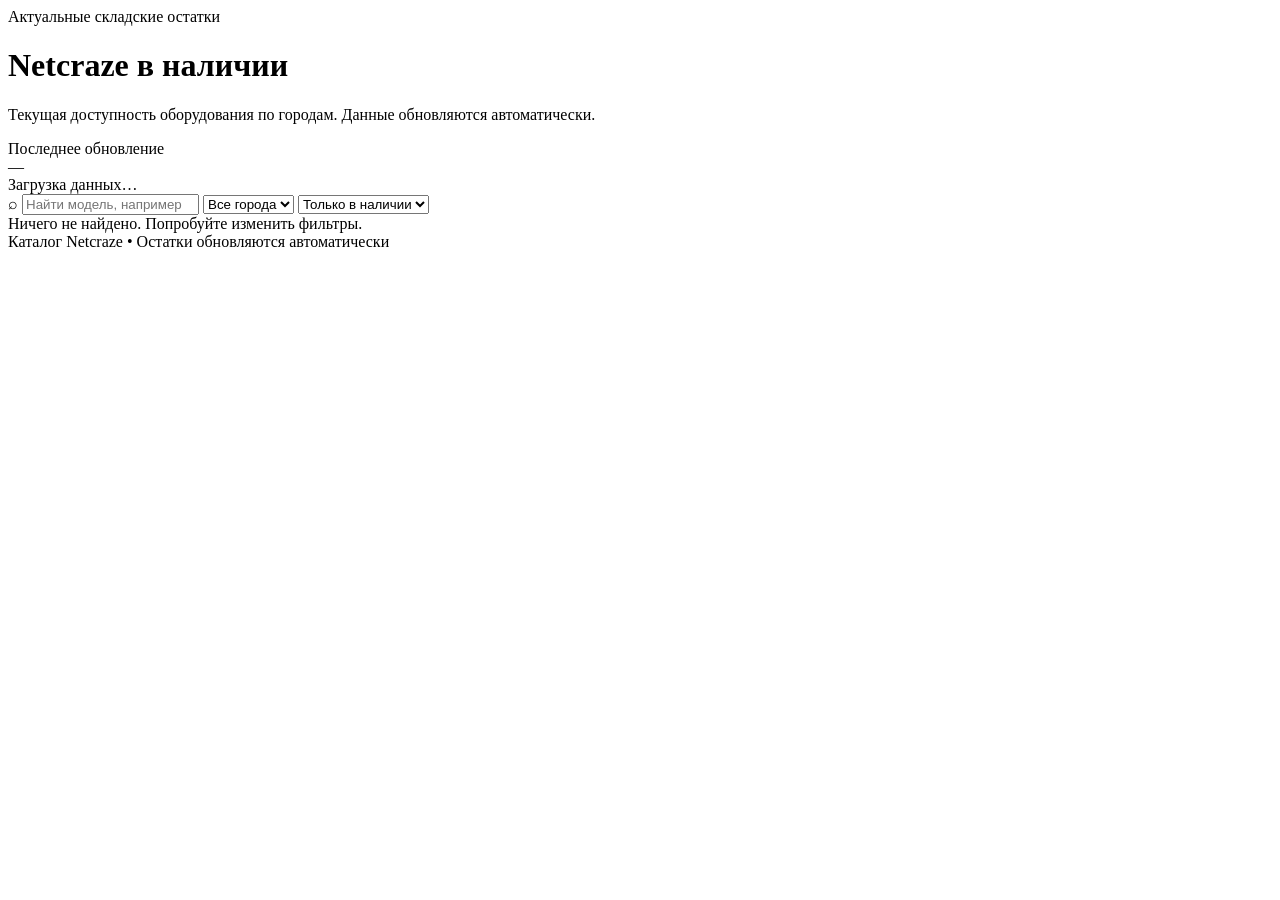
==== index.html @ 47c4d85b "Add catalog page" ====
<!doctype html>
<html lang="ru">
<head>
  <meta charset="utf-8" />
  <meta name="viewport" content="width=device-width,initial-scale=1" />
  <meta name="theme-color" content="#0b1220" />
  <title>Netcraze — наличие оборудования</title>
  <link rel="preconnect" href="https://fonts.googleapis.com">
  <link rel="preconnect" href="https://fonts.gstatic.com" crossorigin>
  <link href="https://fonts.googleapis.com/css2?family=Inter:wght@400;500;600;700;800&display=swap" rel="stylesheet">
  <link rel="stylesheet" href="styles.css" />
</head>
<body>
  <div class="bg-orb bg-orb-a"></div><div class="bg-orb bg-orb-b"></div>
  <main class="shell">
    <header class="hero">
      <div>
        <div class="eyebrow"><span class="live-dot"></span> Актуальные складские остатки</div>
        <h1>Netcraze <span>в наличии</span></h1>
        <p>Текущая доступность оборудования по городам. Данные обновляются автоматически.</p>
      </div>
      <div class="updated-card">
        <div class="updated-label">Последнее обновление</div>
        <div id="updatedAt" class="updated-value">—</div>
        <div id="syncState" class="updated-sub">Загрузка данных…</div>
      </div>
    </header>

    <section class="toolbar glass">
      <label class="search-wrap">
        <span>⌕</span>
        <input id="search" type="search" placeholder="Найти модель, например Ultra или Giga…" autocomplete="off" />
      </label>
      <select id="cityFilter"><option value="">Все города</option></select>
      <select id="statusFilter">
        <option value="in-stock">Только в наличии</option>
        <option value="all">Все модели</option>
      </select>
    </section>

    <section class="stats" id="stats"></section>
    <section class="products" id="products"></section>
    <div id="empty" class="empty hidden">Ничего не найдено. Попробуйте изменить фильтры.</div>

    <footer>
      <span>Каталог Netcraze</span>
      <span>•</span>
      <span>Остатки обновляются автоматически</span>
    </footer>
  </main>
  <script src="app.js"></script>
</body>
</html>
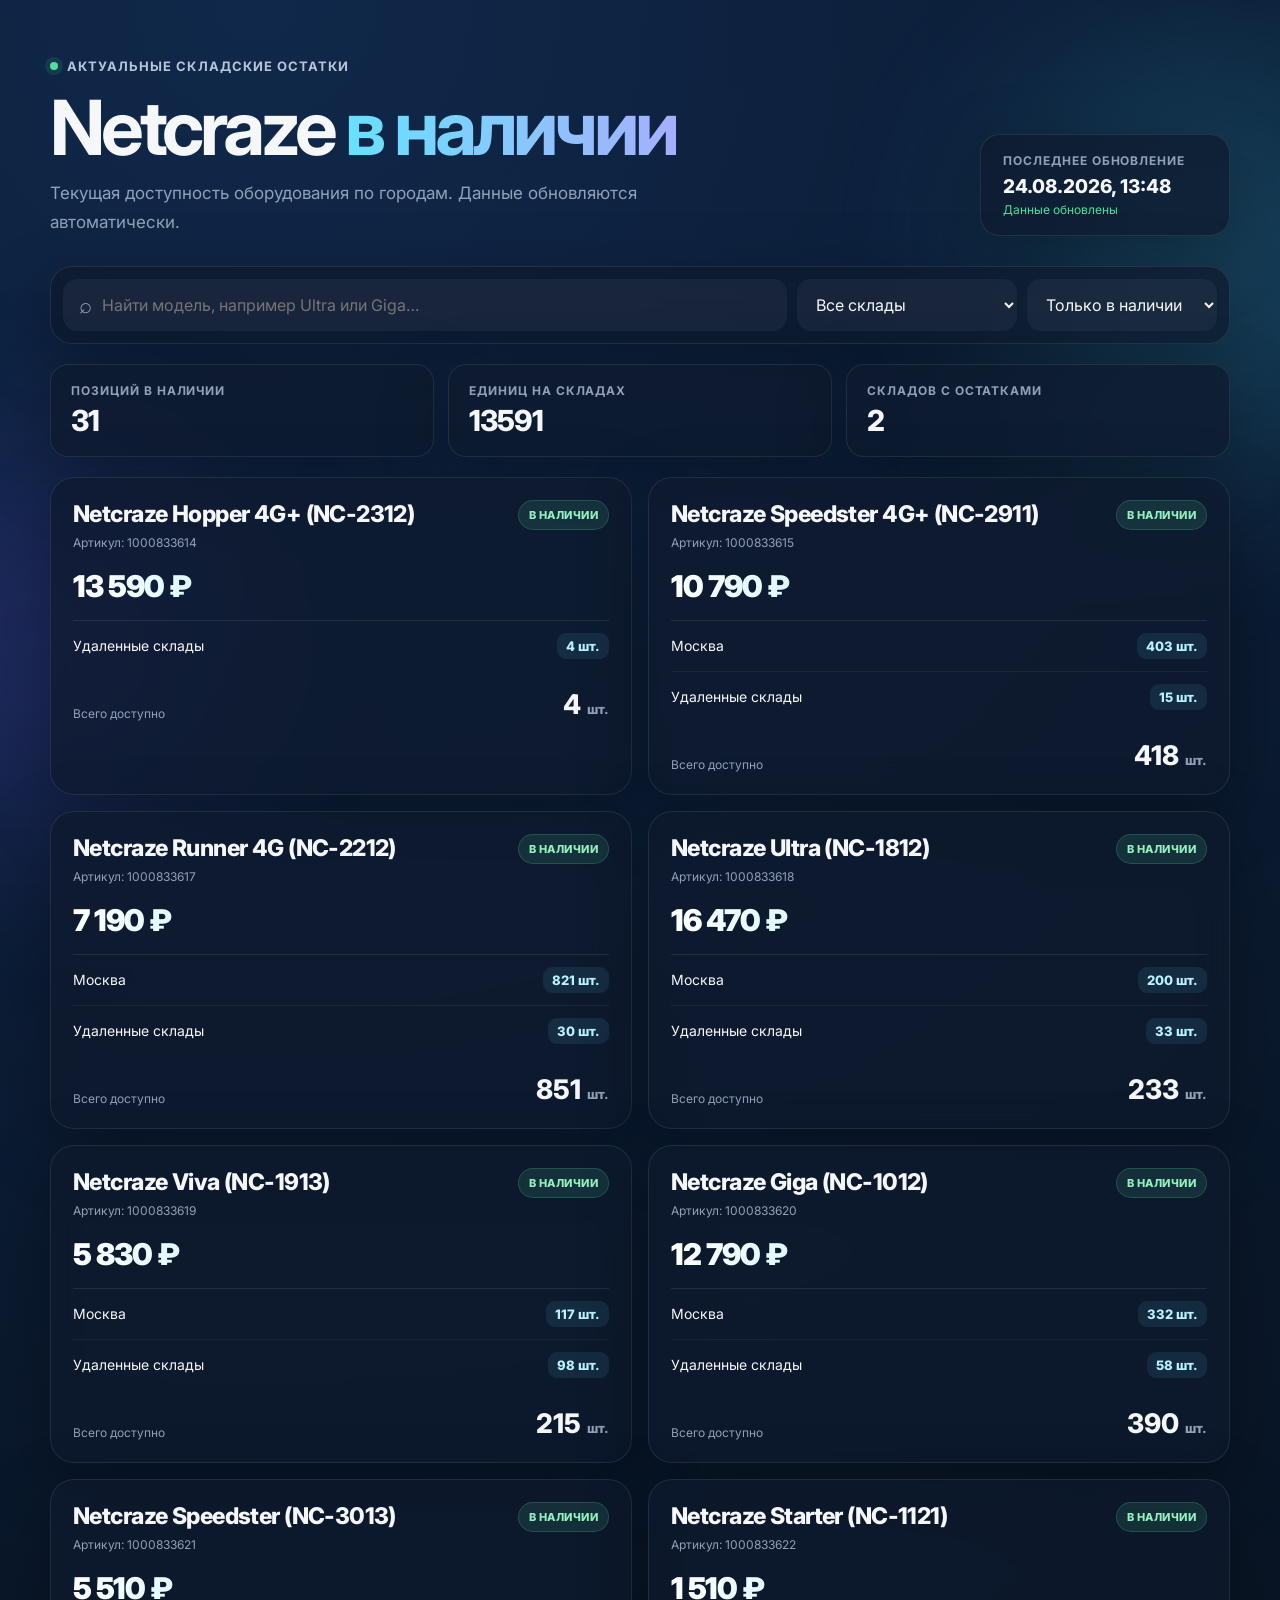
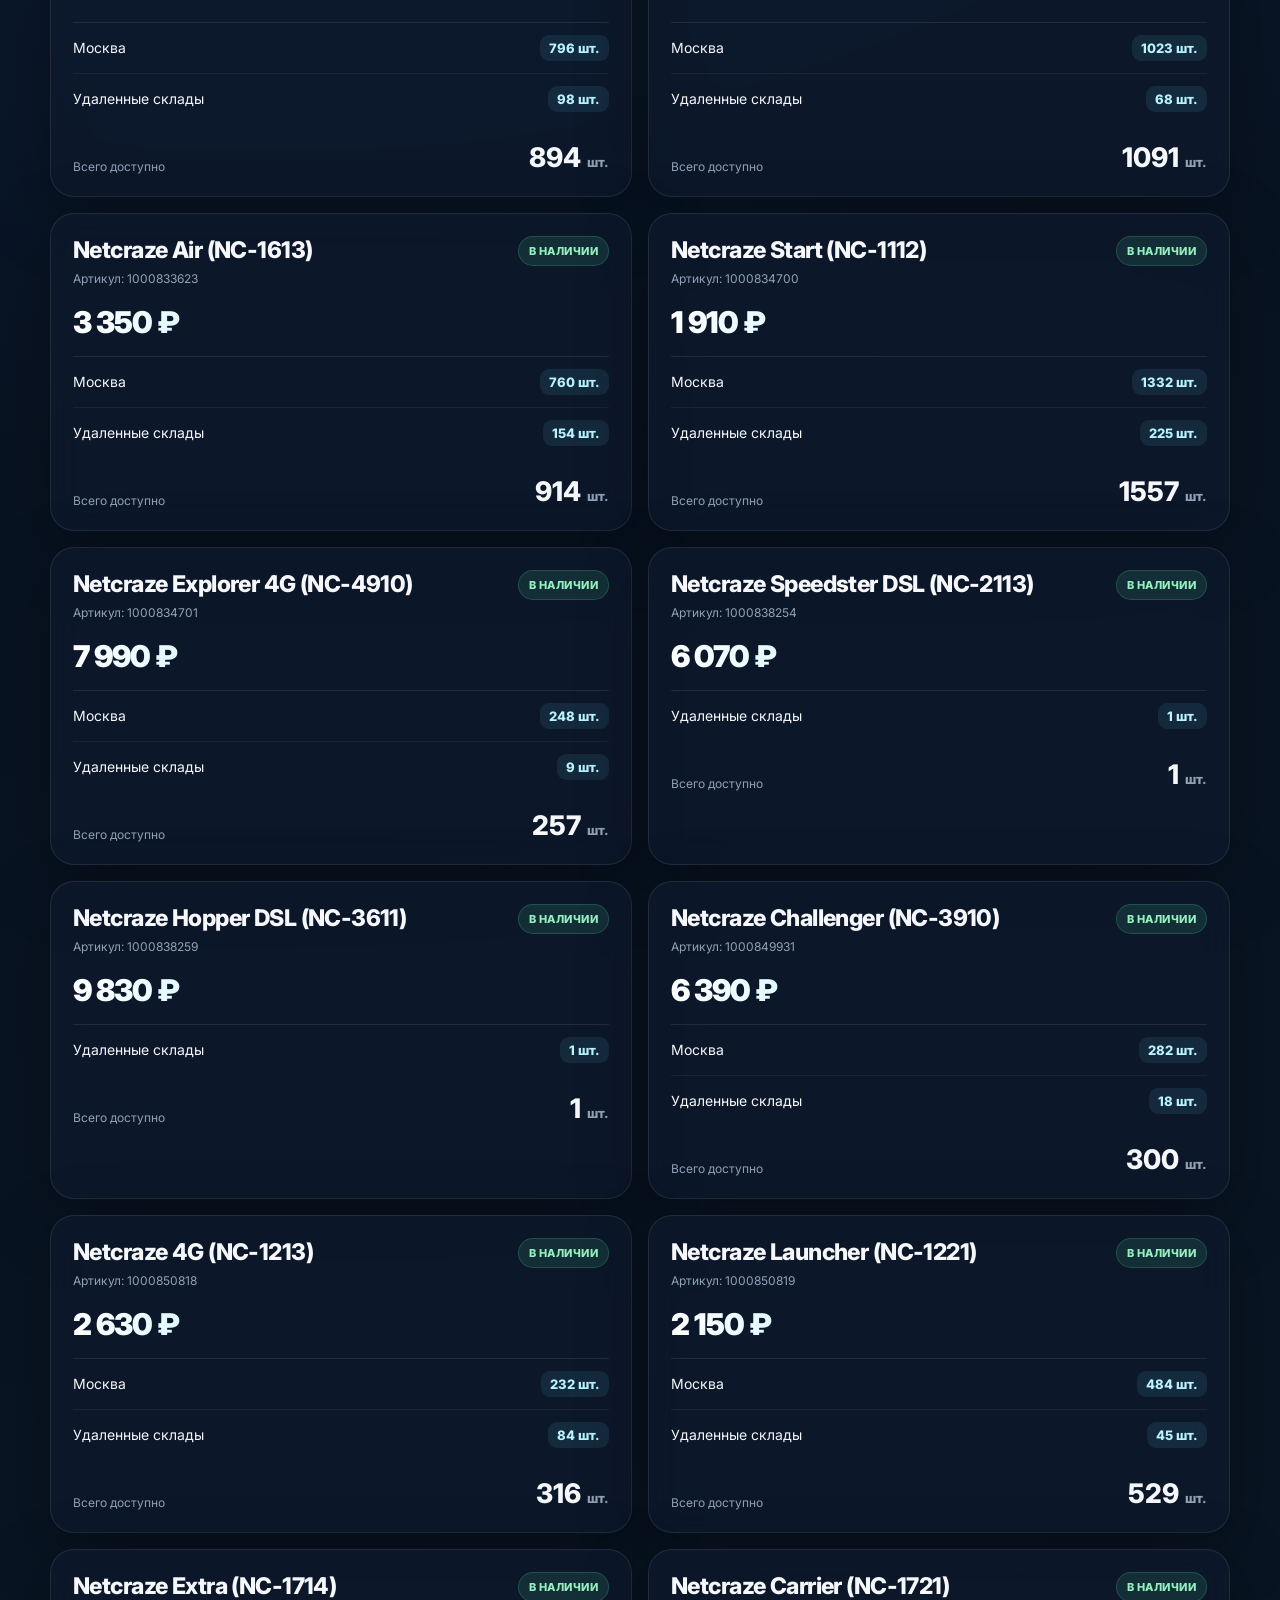
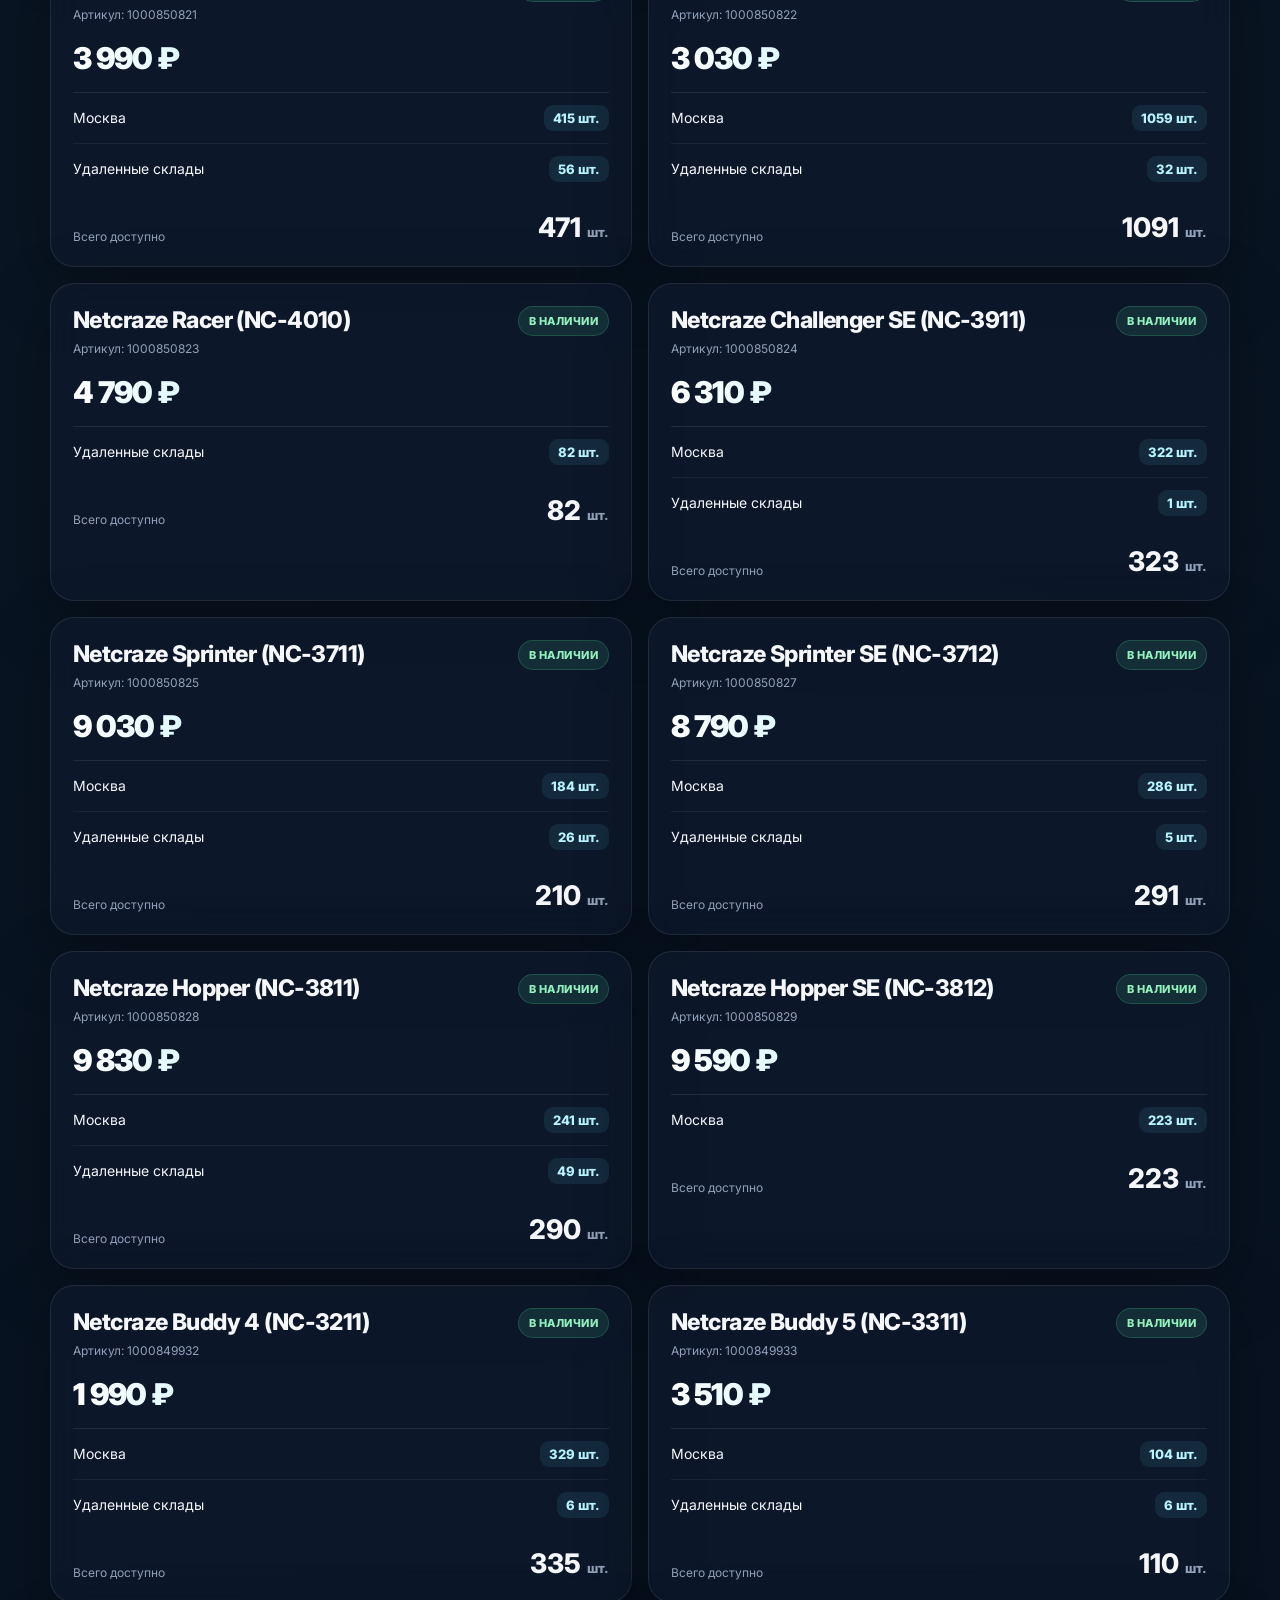
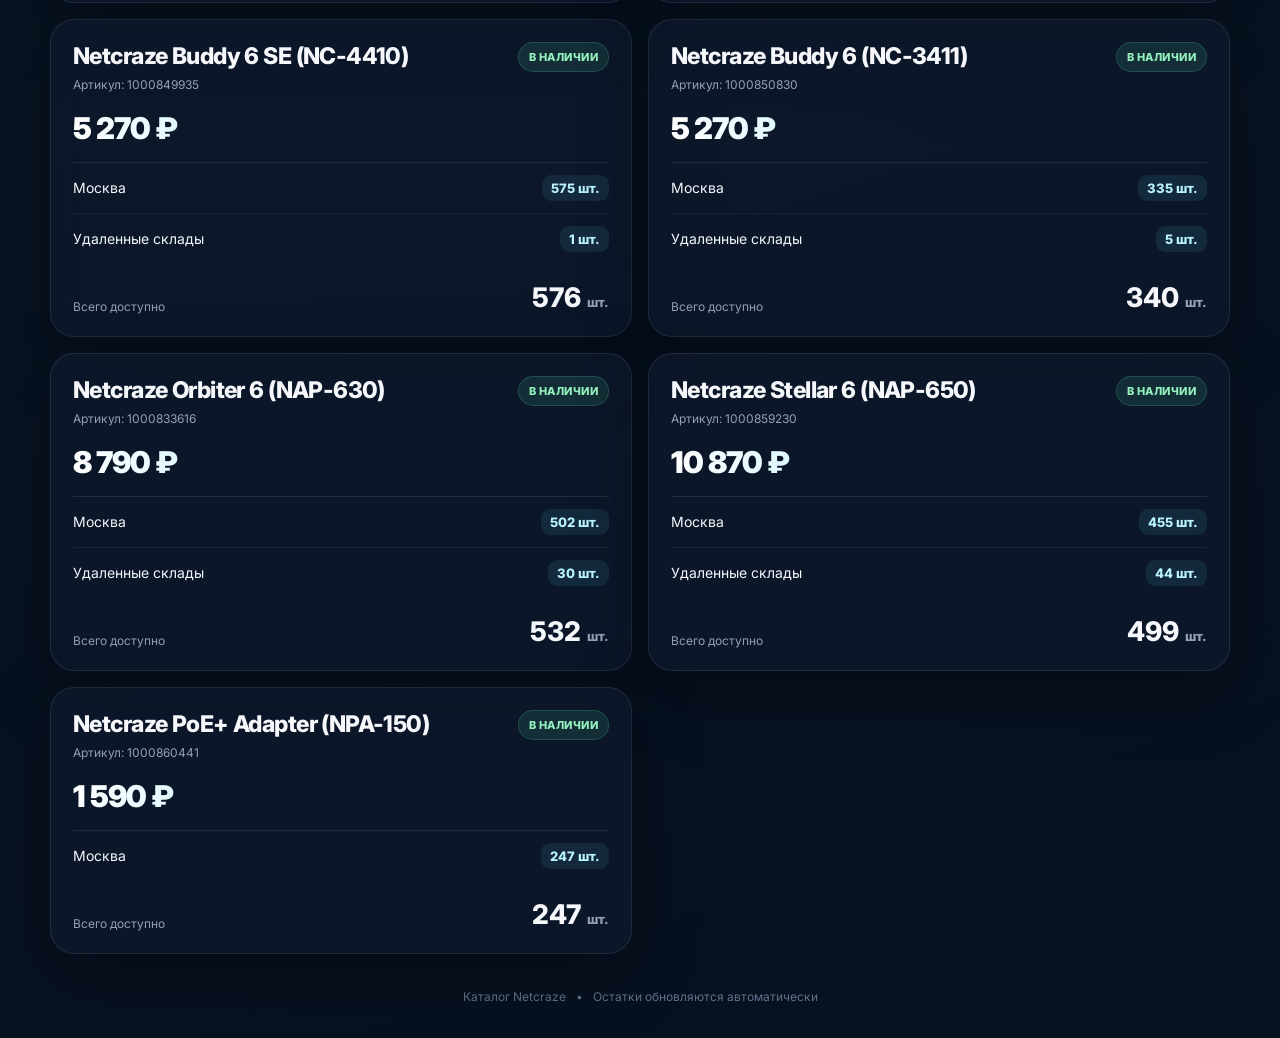
==== commit e73e1788: "Force refresh catalog assets" ====
--- a/index.html
+++ b/index.html
@@ -8,7 +8,7 @@
   <link rel="preconnect" href="https://fonts.googleapis.com">
   <link rel="preconnect" href="https://fonts.gstatic.com" crossorigin>
   <link href="https://fonts.googleapis.com/css2?family=Inter:wght@400;500;600;700;800&display=swap" rel="stylesheet">
-  <link rel="stylesheet" href="styles.css" />
+  <link rel="stylesheet" href="styles.css?v=2" />
 </head>
 <body>
   <div class="bg-orb bg-orb-a"></div><div class="bg-orb bg-orb-b"></div>
@@ -48,6 +48,6 @@
       <span>Остатки обновляются автоматически</span>
     </footer>
   </main>
-  <script src="app.js"></script>
+  <script src="app.js?v=2"></script>
 </body>
 </html>
--- a/styles.css
+++ b/styles.css
@@ -0,0 +1,3 @@
+:root{--bg:#07101f;--panel:rgba(15,26,45,.72);--line:rgba(255,255,255,.09);--text:#f5f7fb;--muted:#92a1b8;--accent:#68e1fd;--accent2:#7c8cff;--good:#52df9a;--warn:#f7c660;--shadow:0 20px 70px rgba(0,0,0,.3)}
+*{box-sizing:border-box}html{min-height:100%;background:var(--bg)}body{margin:0;min-height:100vh;color:var(--text);font-family:Inter,system-ui,sans-serif;background:radial-gradient(circle at 20% 0%,#10284a 0%,transparent 35%),linear-gradient(160deg,#07101f 0%,#091523 55%,#07101f 100%);overflow-x:hidden}.shell{width:min(1180px,calc(100% - 32px));margin:0 auto;padding:58px 0 34px;position:relative;z-index:2}.bg-orb{position:fixed;border-radius:50%;filter:blur(100px);opacity:.18;pointer-events:none}.bg-orb-a{width:420px;height:420px;background:#49dffc;right:-150px;top:50px}.bg-orb-b{width:380px;height:380px;background:#7159ff;left:-160px;bottom:60px}.hero{display:grid;grid-template-columns:1fr auto;gap:32px;align-items:end;margin-bottom:30px}.eyebrow{font-size:13px;font-weight:700;letter-spacing:.08em;text-transform:uppercase;color:#b6c5d8;display:flex;align-items:center;gap:9px}.live-dot{width:8px;height:8px;border-radius:50%;background:var(--good);box-shadow:0 0 0 5px rgba(82,223,154,.11)}h1{font-size:clamp(42px,7vw,76px);line-height:.98;letter-spacing:-.055em;margin:16px 0 15px}h1 span{background:linear-gradient(90deg,var(--accent),#a5afff);-webkit-background-clip:text;background-clip:text;color:transparent}.hero p{margin:0;color:var(--muted);font-size:17px;max-width:650px;line-height:1.65}.glass,.updated-card,.product-card,.stat{background:var(--panel);border:1px solid var(--line);box-shadow:var(--shadow);backdrop-filter:blur(18px)}.updated-card{border-radius:20px;padding:18px 22px;min-width:250px}.updated-label{font-size:12px;text-transform:uppercase;letter-spacing:.08em;color:var(--muted);font-weight:700}.updated-value{font-weight:800;font-size:19px;margin:7px 0 4px}.updated-sub{font-size:12px;color:var(--good)}.toolbar{border-radius:22px;padding:12px;display:grid;grid-template-columns:1fr 220px 190px;gap:10px}.search-wrap{display:flex;align-items:center;gap:10px;background:rgba(255,255,255,.045);border:1px solid transparent;border-radius:14px;padding:0 15px;transition:.2s}.search-wrap:focus-within{border-color:rgba(104,225,253,.45);background:rgba(104,225,253,.055)}.search-wrap span{font-size:22px;color:var(--muted)}input,select{width:100%;border:0;outline:0;background:rgba(255,255,255,.045);color:var(--text);border-radius:14px;padding:15px;font:inherit}input{background:transparent;padding-left:0}select{cursor:pointer}select option{background:#101b2c}.stats{display:grid;grid-template-columns:repeat(3,1fr);gap:14px;margin:20px 0}.stat{border-radius:18px;padding:18px 20px}.stat-label{color:var(--muted);font-size:12px;text-transform:uppercase;letter-spacing:.08em;font-weight:700}.stat-value{font-size:29px;font-weight:800;margin-top:5px;letter-spacing:-.03em}.products{display:grid;grid-template-columns:repeat(2,minmax(0,1fr));gap:16px}.product-card{border-radius:24px;padding:22px;transition:transform .18s ease,border-color .18s ease}.product-card:hover{transform:translateY(-3px);border-color:rgba(104,225,253,.25)}.product-top{display:flex;justify-content:space-between;gap:16px;align-items:flex-start}.product-name{font-size:23px;font-weight:800;letter-spacing:-.025em}.product-sku{color:var(--muted);font-size:12px;margin-top:7px}.price{font-size:30px;font-weight:900;letter-spacing:-.035em;margin-top:18px;background:linear-gradient(90deg,#ffffff,var(--accent));-webkit-background-clip:text;background-clip:text;color:transparent}.badge{flex:none;border-radius:999px;padding:7px 10px;font-size:11px;font-weight:800;letter-spacing:.04em;text-transform:uppercase}.badge.good{color:#95f0bf;background:rgba(82,223,154,.12);border:1px solid rgba(82,223,154,.2)}.badge.none{color:#aab4c3;background:rgba(255,255,255,.06);border:1px solid var(--line)}.stock-list{margin-top:16px;border-top:1px solid var(--line)}.stock-row{display:grid;grid-template-columns:1fr auto;align-items:center;padding:12px 0;border-bottom:1px solid rgba(255,255,255,.055)}.stock-row:last-child{border-bottom:0}.city{font-size:14px}.qty{font-size:13px;font-weight:800;padding:5px 9px;border-radius:9px;background:rgba(104,225,253,.09);color:#b9f3ff}.stock-total{display:flex;justify-content:space-between;align-items:end;margin-top:17px}.stock-total .label{color:var(--muted);font-size:12px}.stock-total .num{font-weight:800;font-size:27px}.empty{text-align:center;color:var(--muted);padding:60px 20px}.hidden{display:none}footer{display:flex;justify-content:center;gap:10px;color:#61718a;font-size:12px;padding-top:35px}
+@media(max-width:820px){.shell{padding-top:32px}.hero{grid-template-columns:1fr}.updated-card{min-width:0}.toolbar{grid-template-columns:1fr}.stats{grid-template-columns:1fr}.products{grid-template-columns:1fr}}
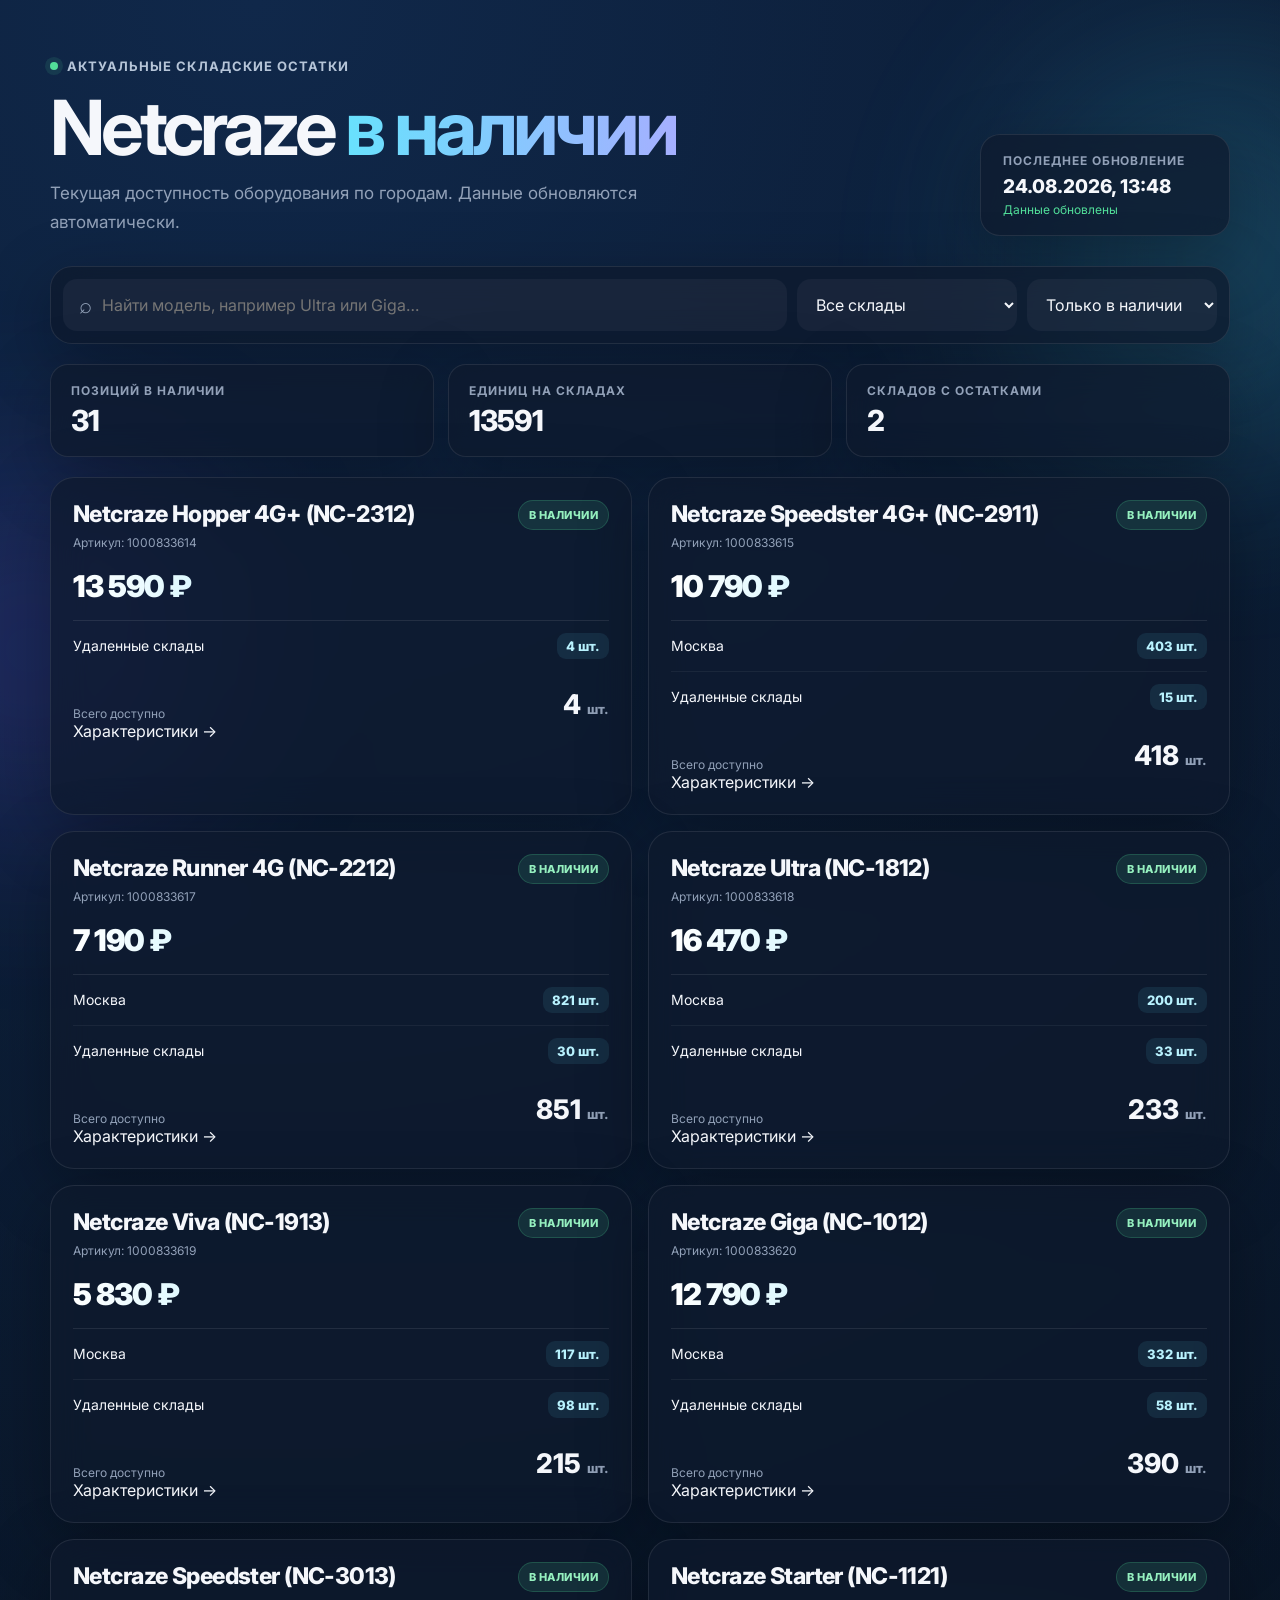
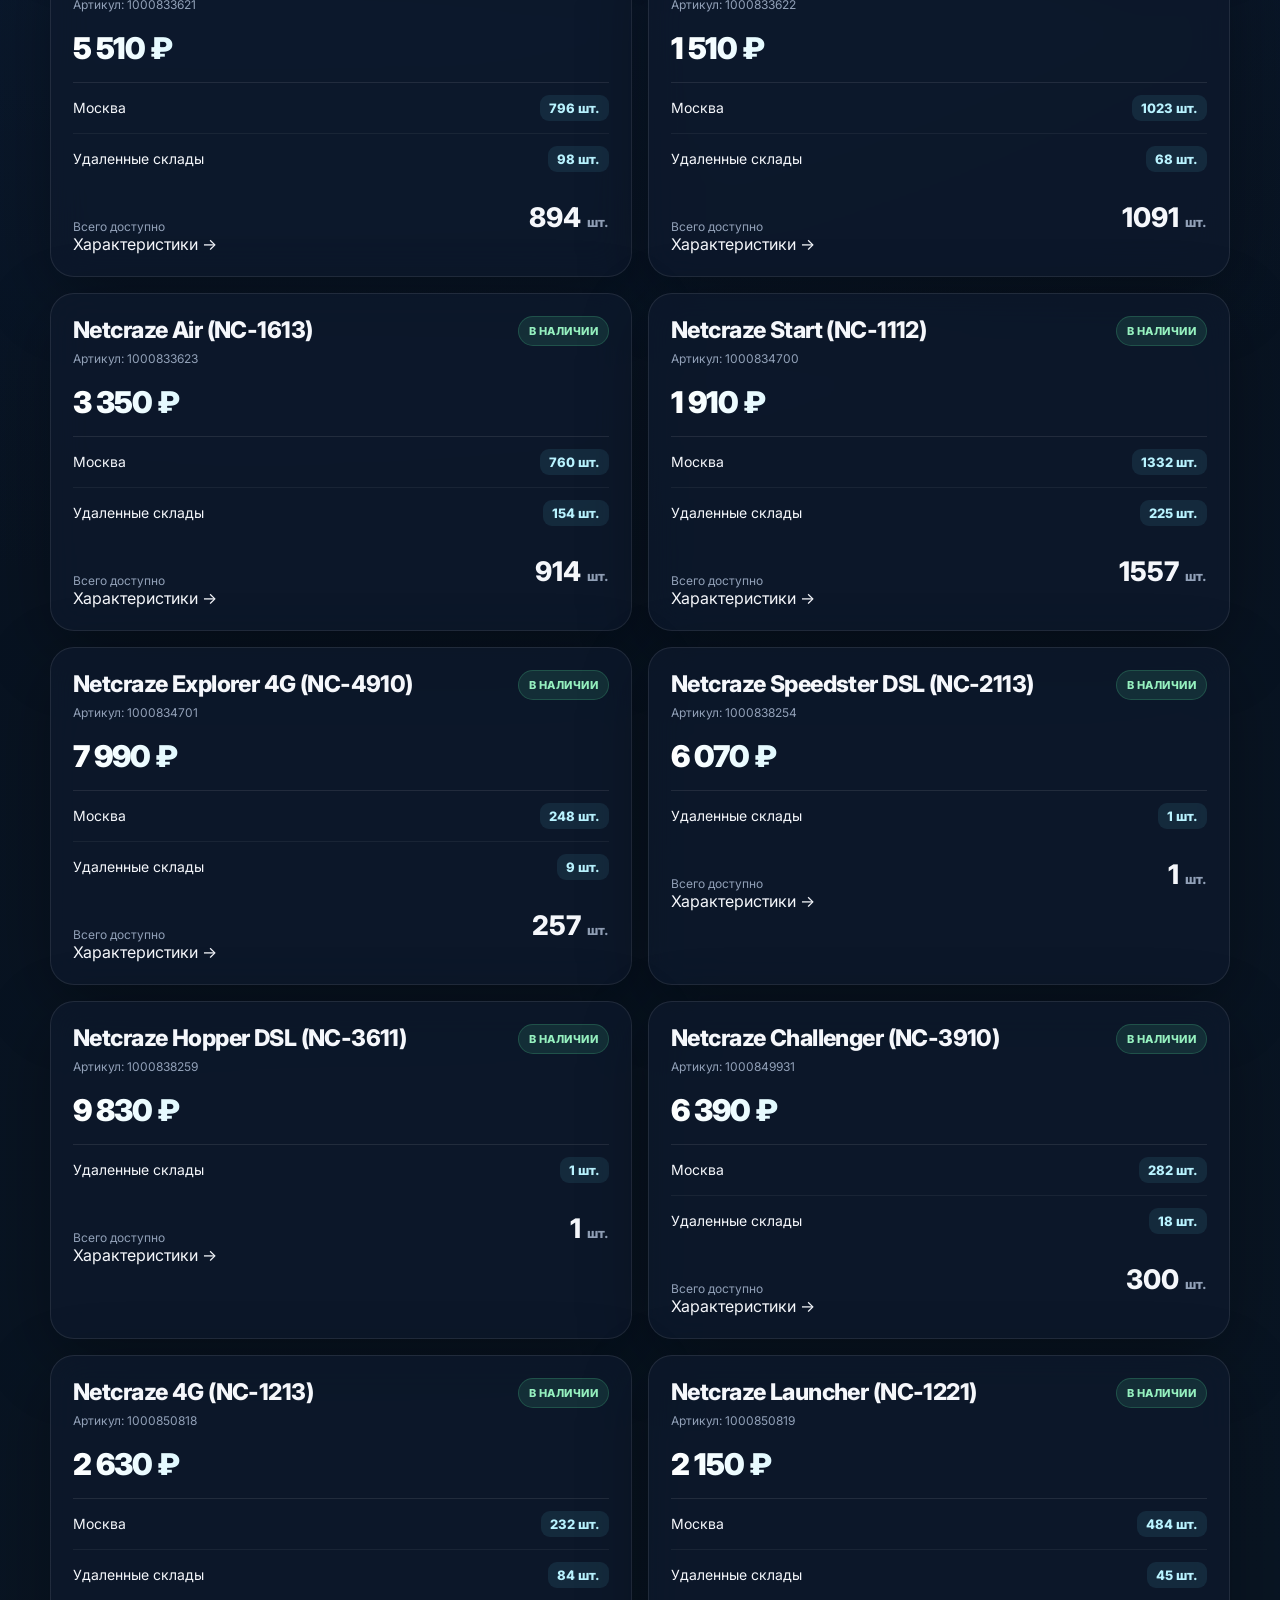
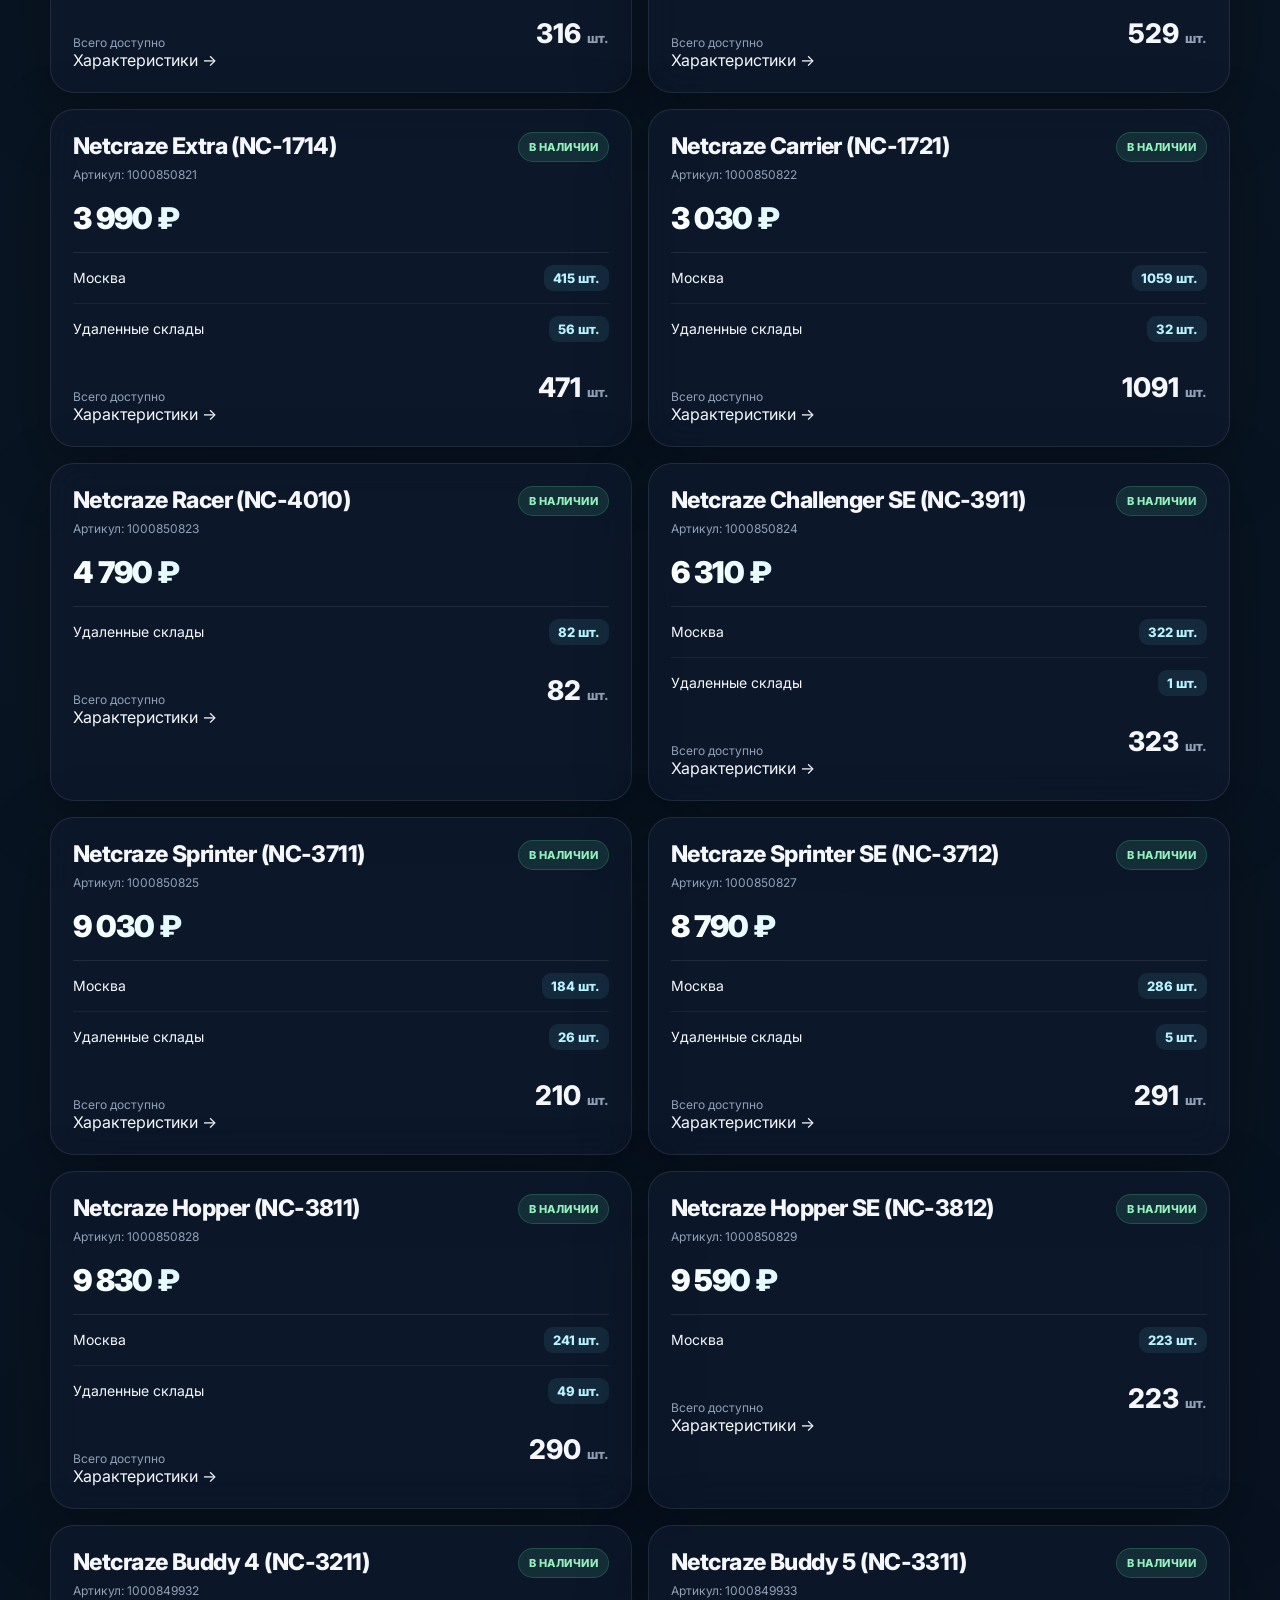
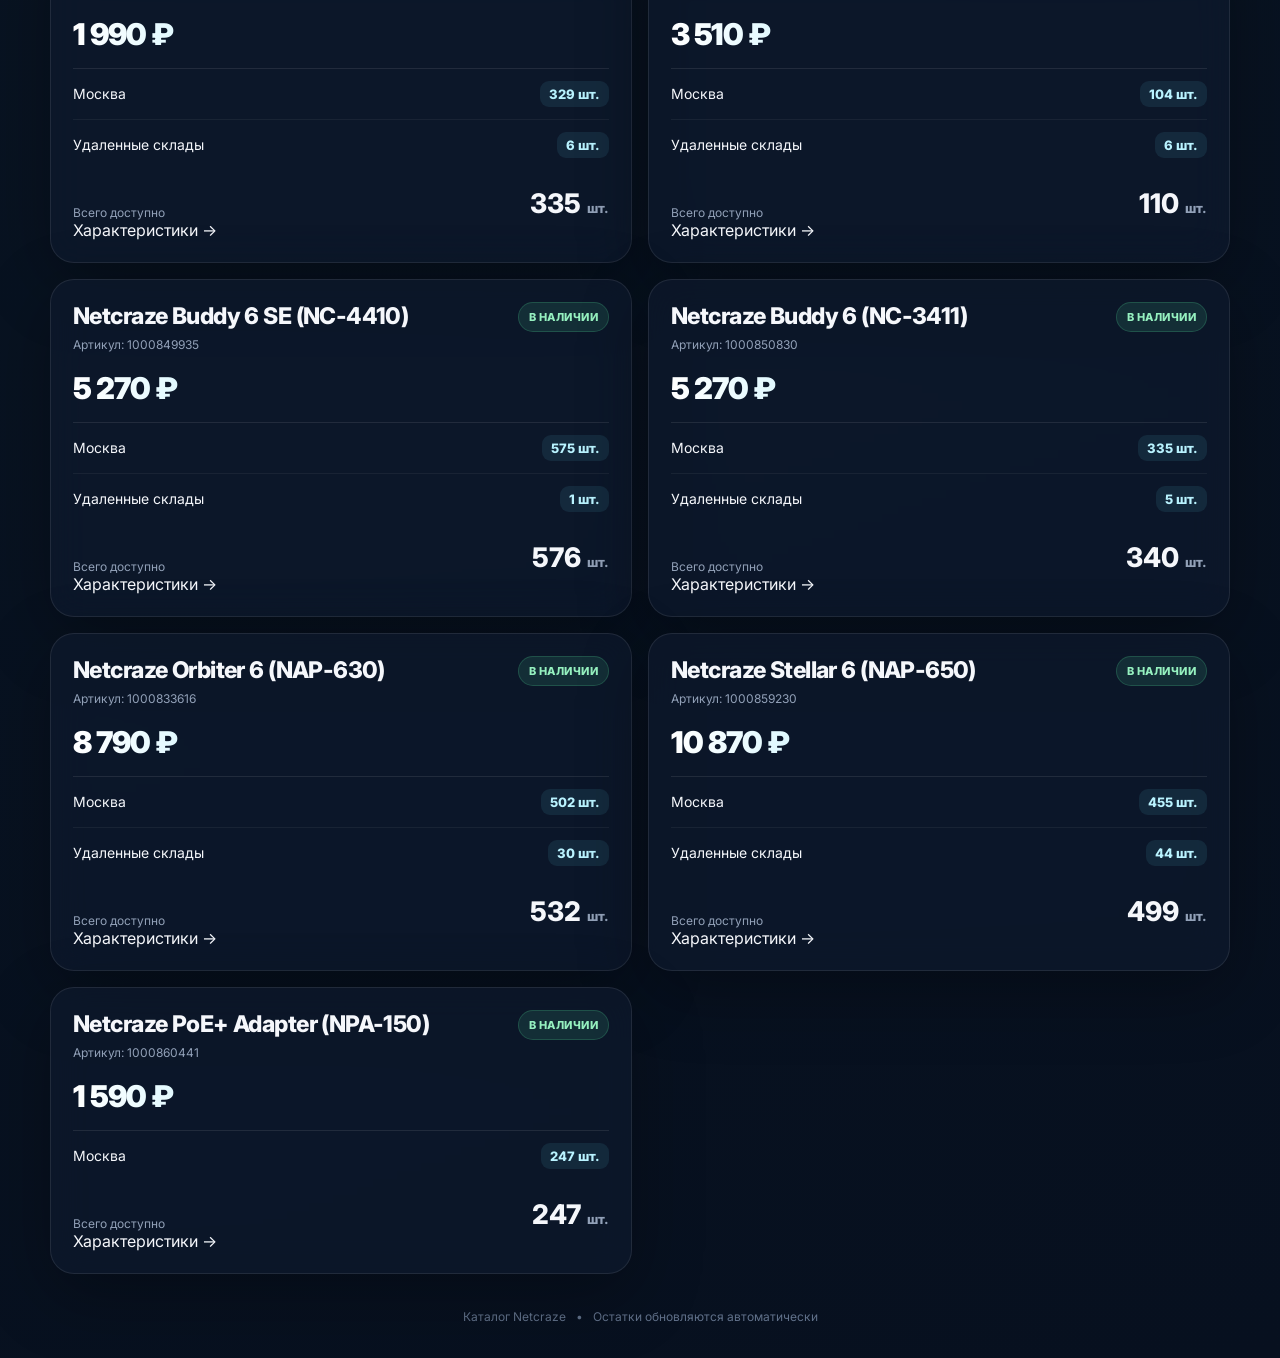
==== commit fb523c79: "Refresh catalog scripts for product pages" ====
--- a/index.html
+++ b/index.html
@@ -8,7 +8,7 @@
   <link rel="preconnect" href="https://fonts.googleapis.com">
   <link rel="preconnect" href="https://fonts.gstatic.com" crossorigin>
   <link href="https://fonts.googleapis.com/css2?family=Inter:wght@400;500;600;700;800&display=swap" rel="stylesheet">
-  <link rel="stylesheet" href="styles.css?v=2" />
+  <link rel="stylesheet" href="styles.css?v=3" />
 </head>
 <body>
   <div class="bg-orb bg-orb-a"></div><div class="bg-orb bg-orb-b"></div>
@@ -48,6 +48,6 @@
       <span>Остатки обновляются автоматически</span>
     </footer>
   </main>
-  <script src="app.js?v=2"></script>
+  <script src="app.js?v=3"></script>
 </body>
 </html>
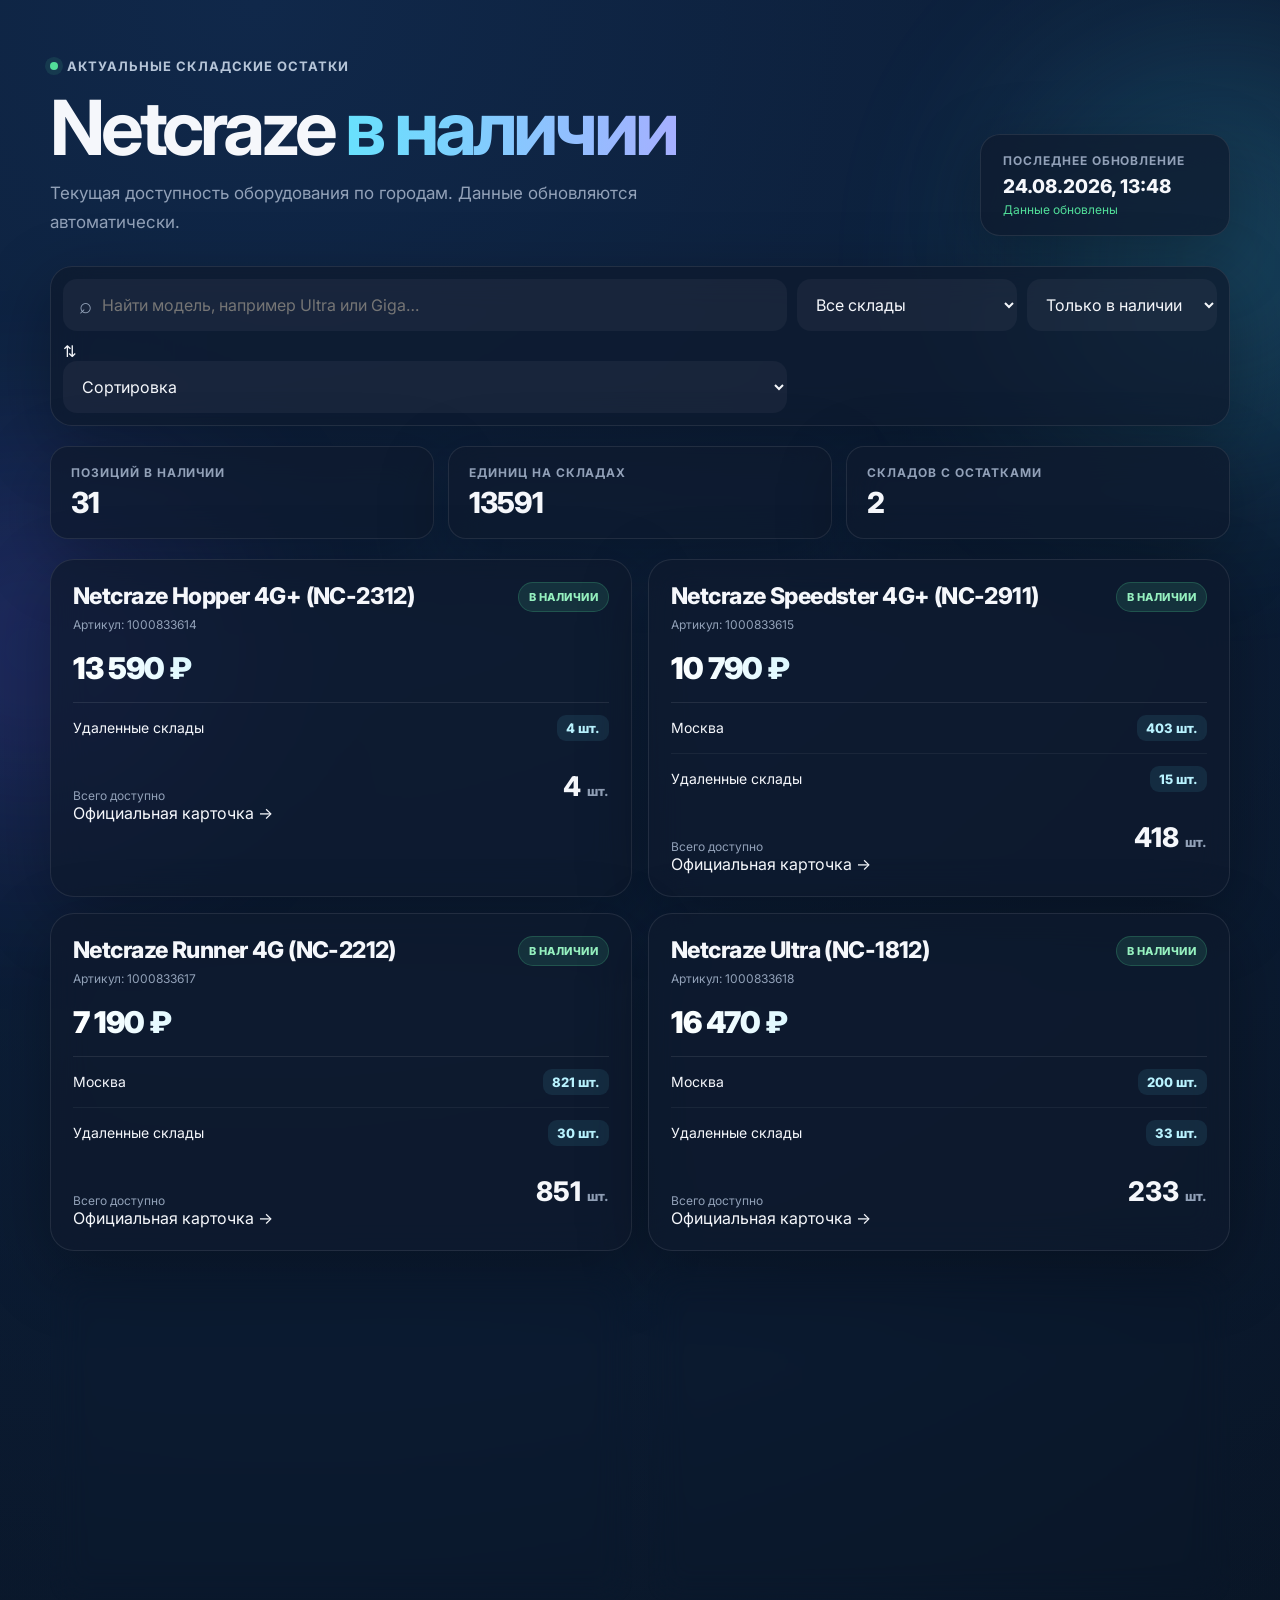
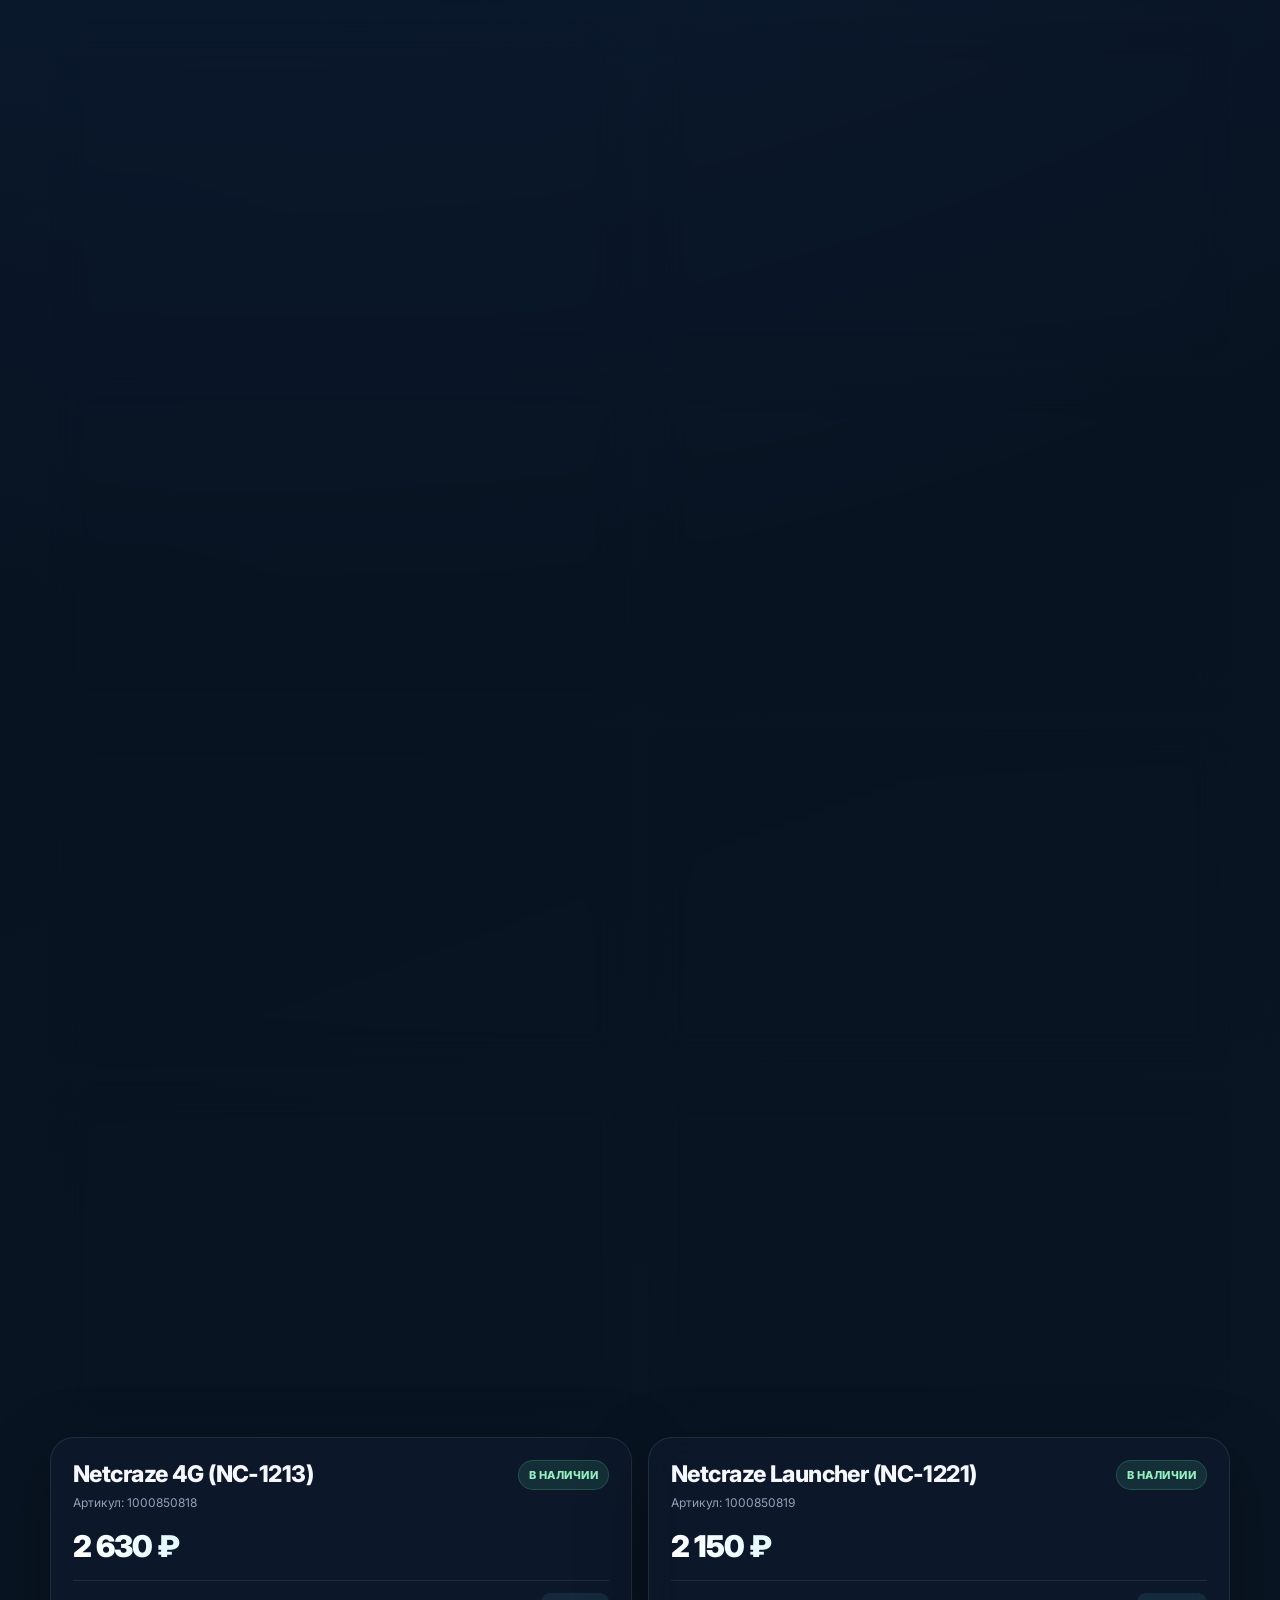
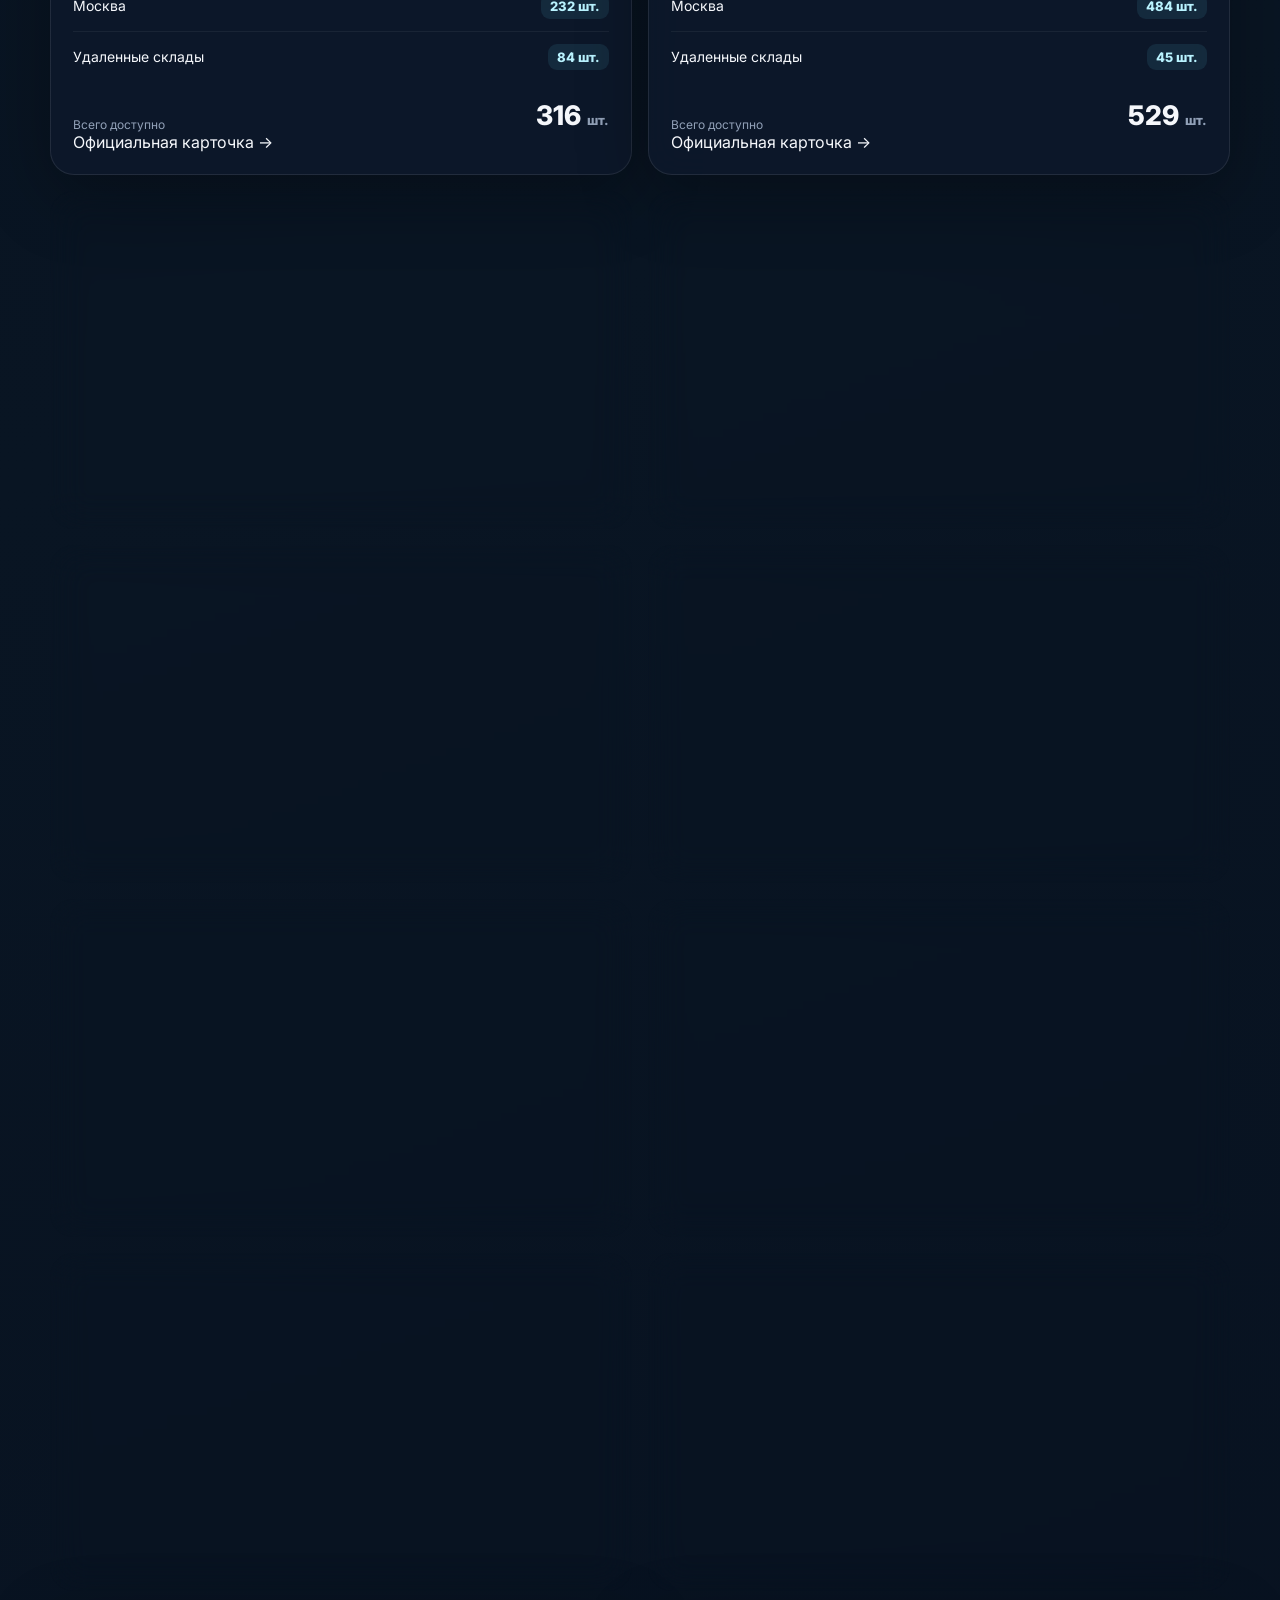
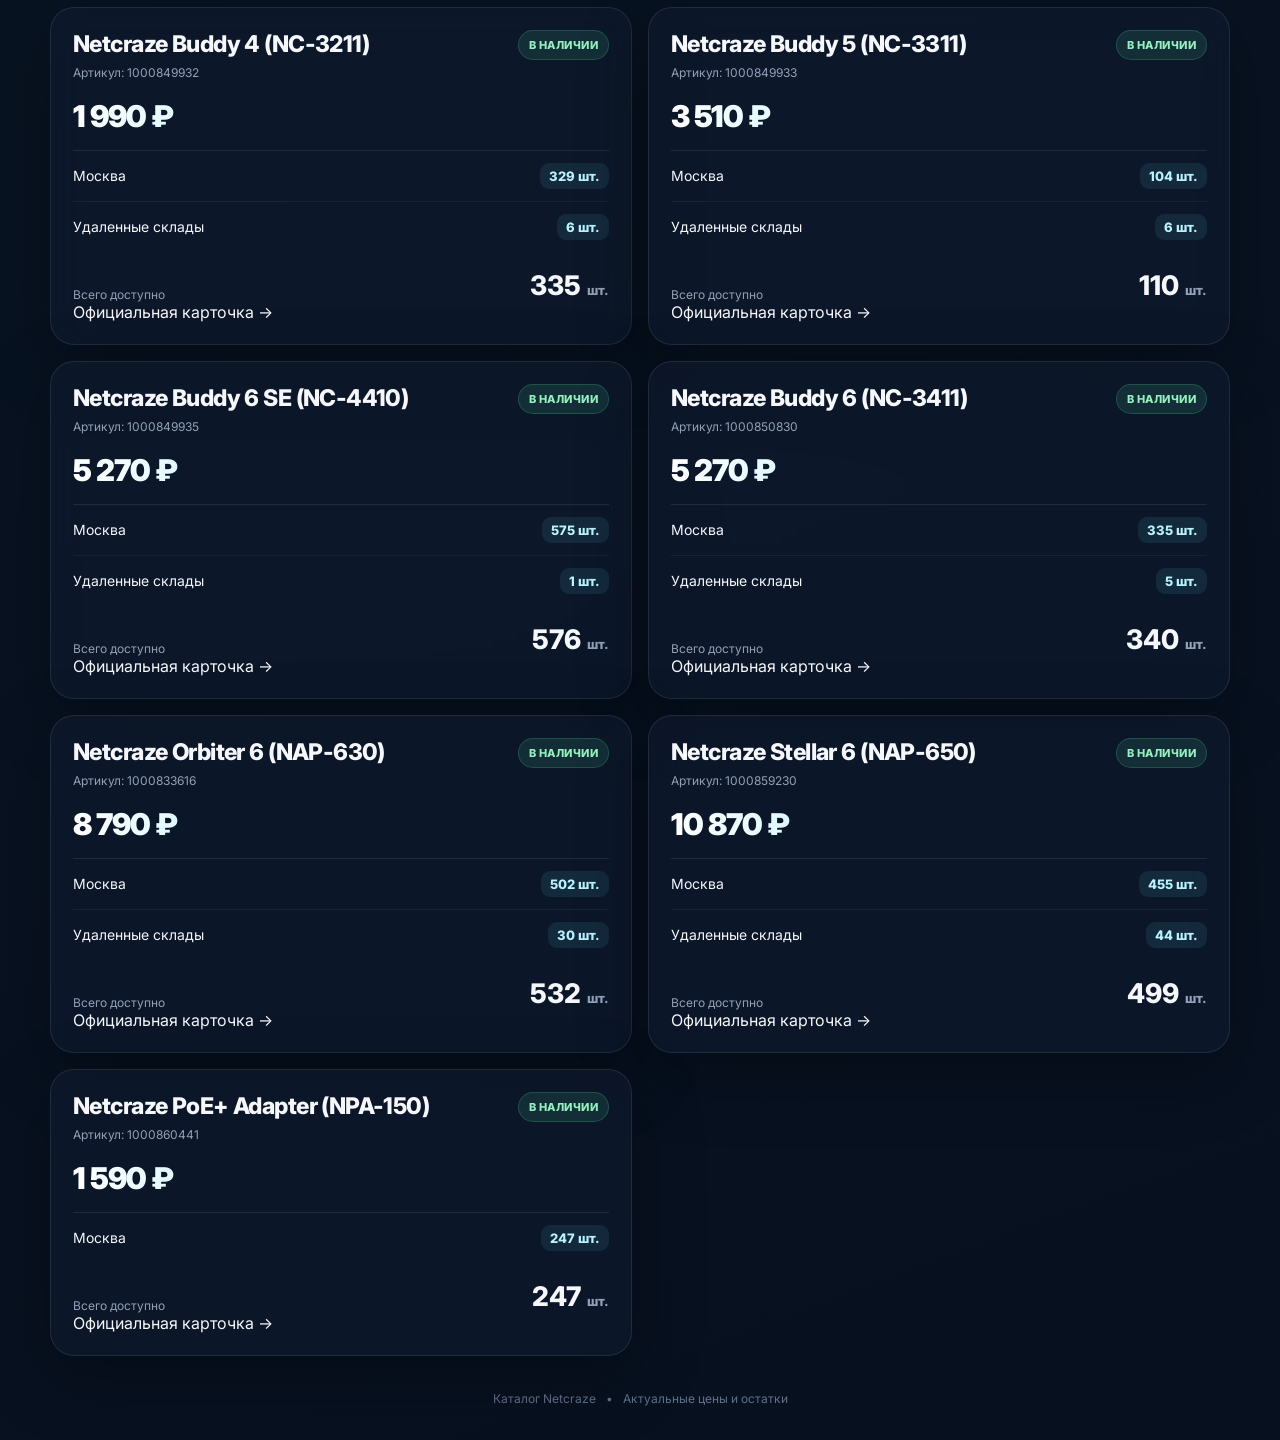
==== commit 41395ec2: "Add catalog price sorting" ====
--- a/index.html
+++ b/index.html
@@ -8,7 +8,7 @@
   <link rel="preconnect" href="https://fonts.googleapis.com">
   <link rel="preconnect" href="https://fonts.gstatic.com" crossorigin>
   <link href="https://fonts.googleapis.com/css2?family=Inter:wght@400;500;600;700;800&display=swap" rel="stylesheet">
-  <link rel="stylesheet" href="styles.css?v=3" />
+  <link rel="stylesheet" href="styles.css?v=4" />
 </head>
 <body>
   <div class="bg-orb bg-orb-a"></div><div class="bg-orb bg-orb-b"></div>
@@ -36,6 +36,14 @@
         <option value="in-stock">Только в наличии</option>
         <option value="all">Все модели</option>
       </select>
+      <label class="sort-wrap" title="Сортировка каталога">
+        <span class="sort-icon">⇅</span>
+        <select id="sortFilter">
+          <option value="default">Сортировка</option>
+          <option value="price-asc">Сначала дешевле</option>
+          <option value="price-desc">Сначала дороже</option>
+        </select>
+      </label>
     </section>
 
     <section class="stats" id="stats"></section>
@@ -45,9 +53,9 @@
     <footer>
       <span>Каталог Netcraze</span>
       <span>•</span>
-      <span>Остатки обновляются автоматически</span>
+      <span>Актуальные цены и остатки</span>
     </footer>
   </main>
-  <script src="app.js?v=3"></script>
+  <script src="app.js?v=4"></script>
 </body>
 </html>
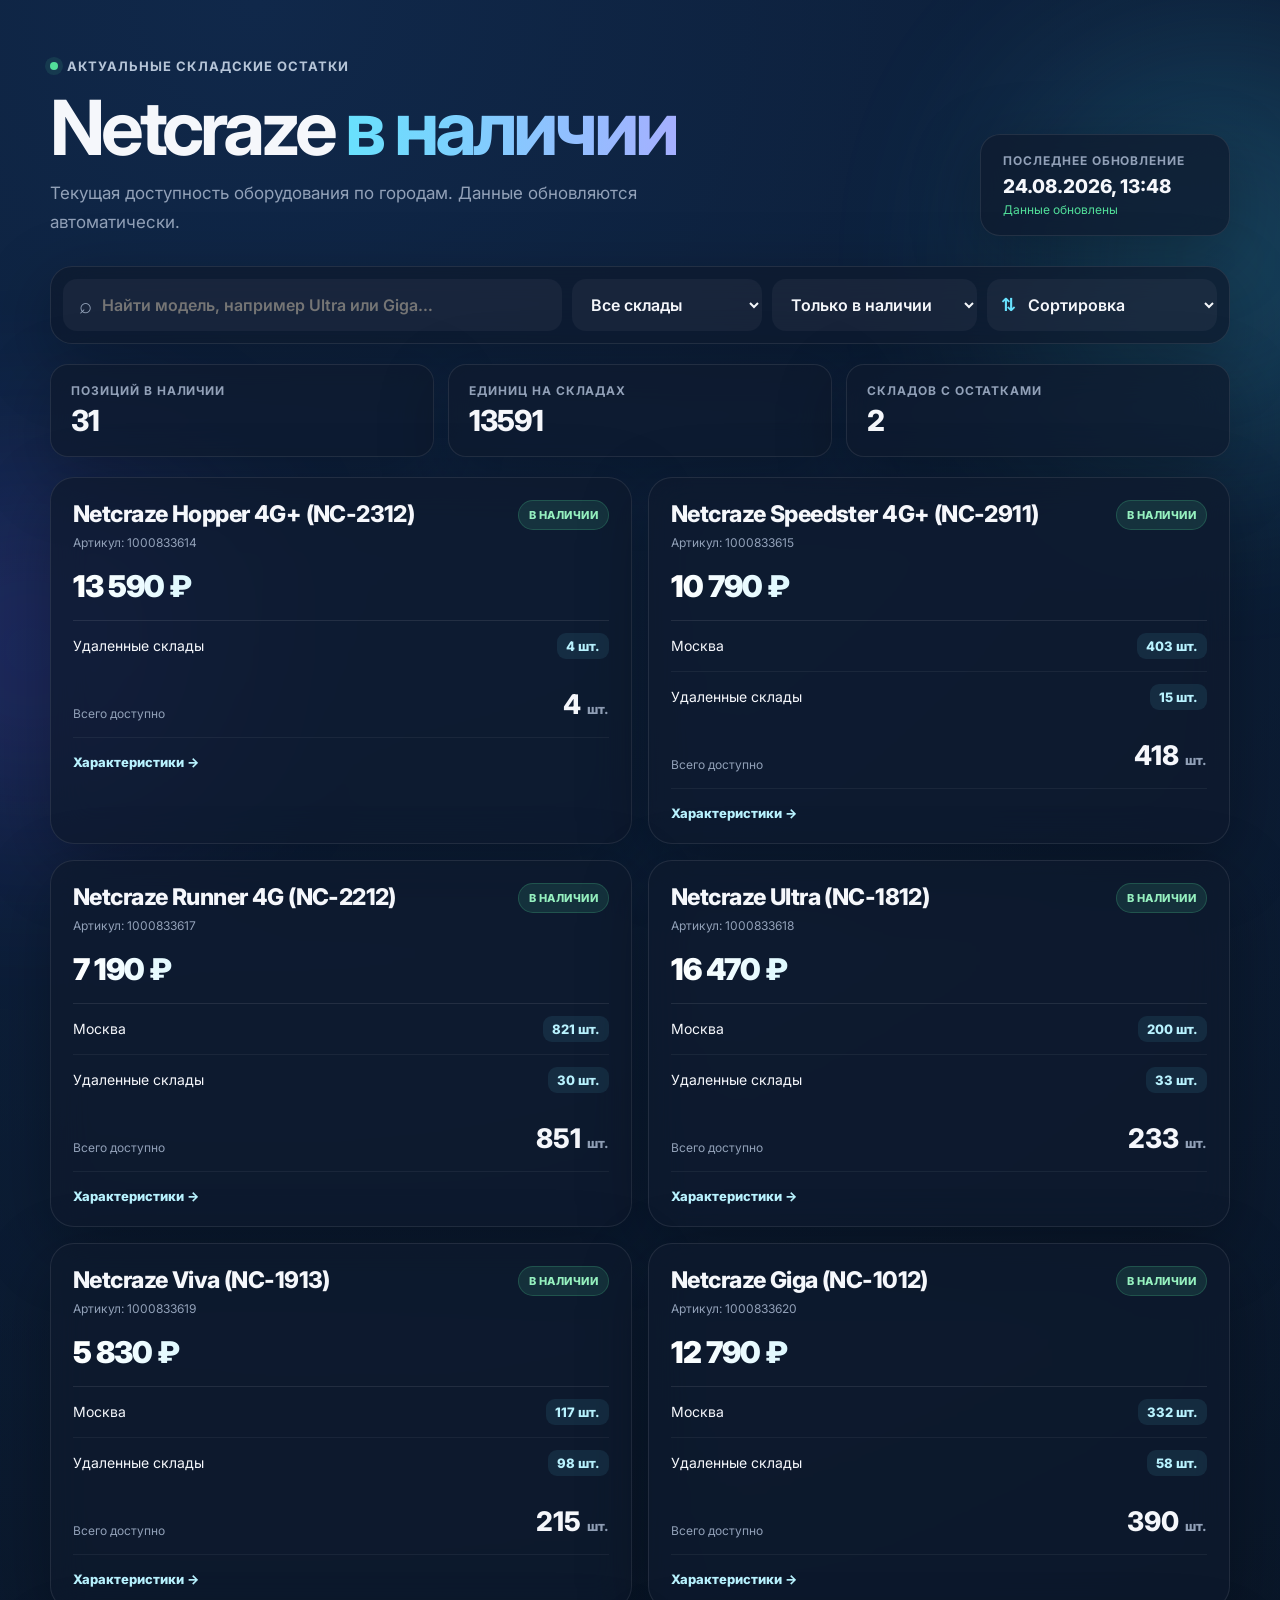
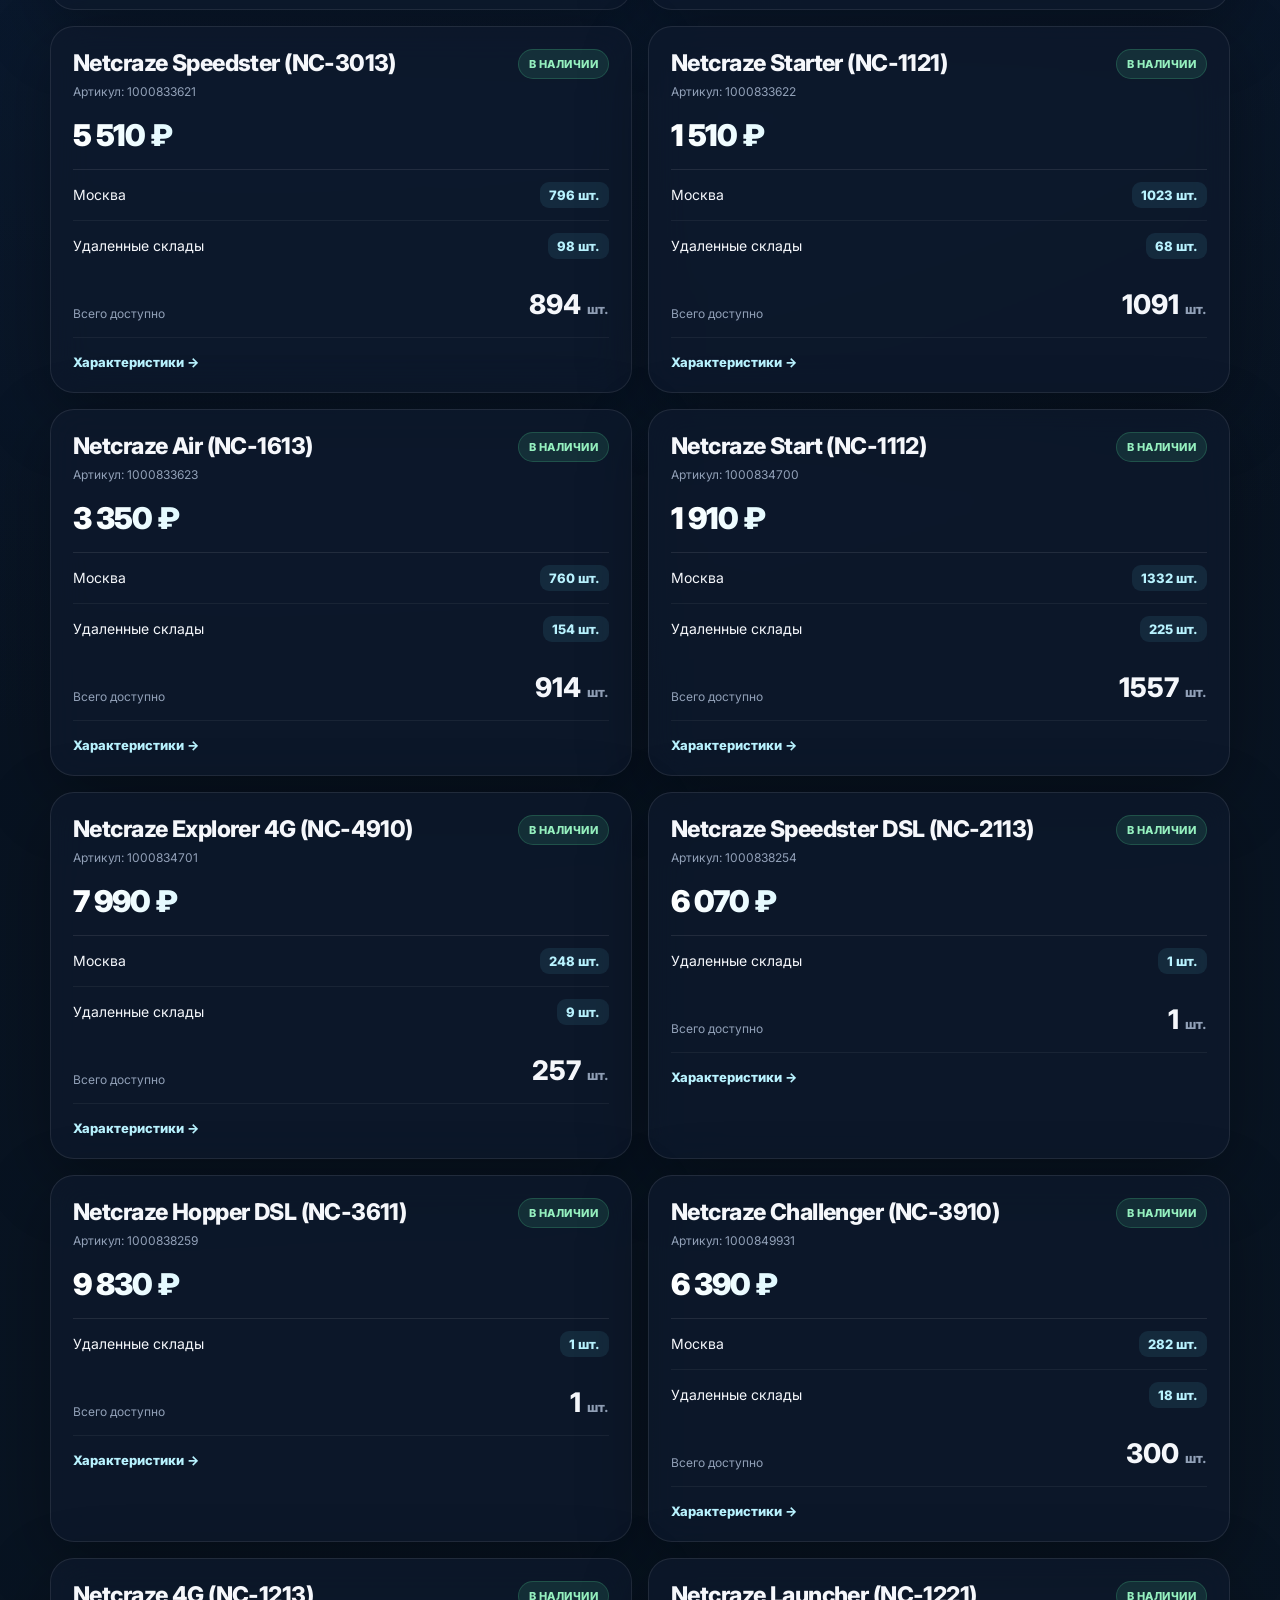
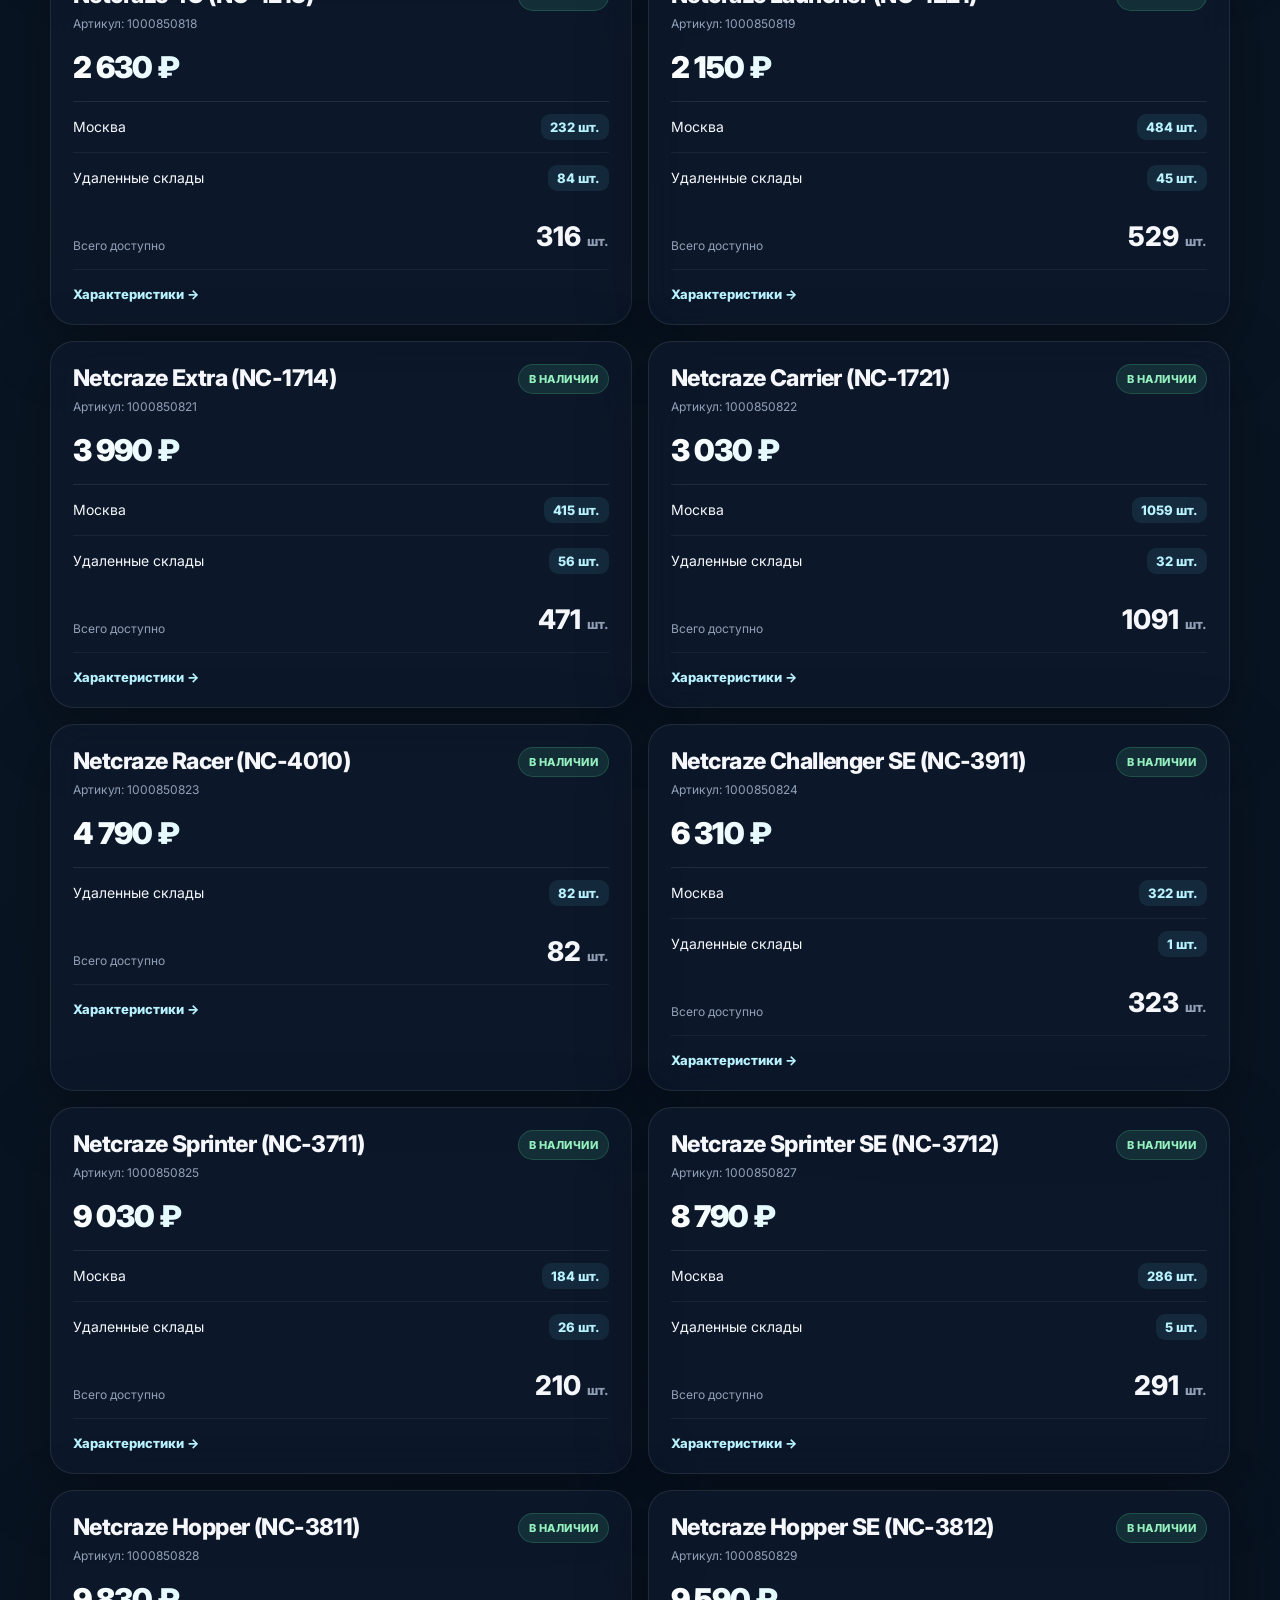
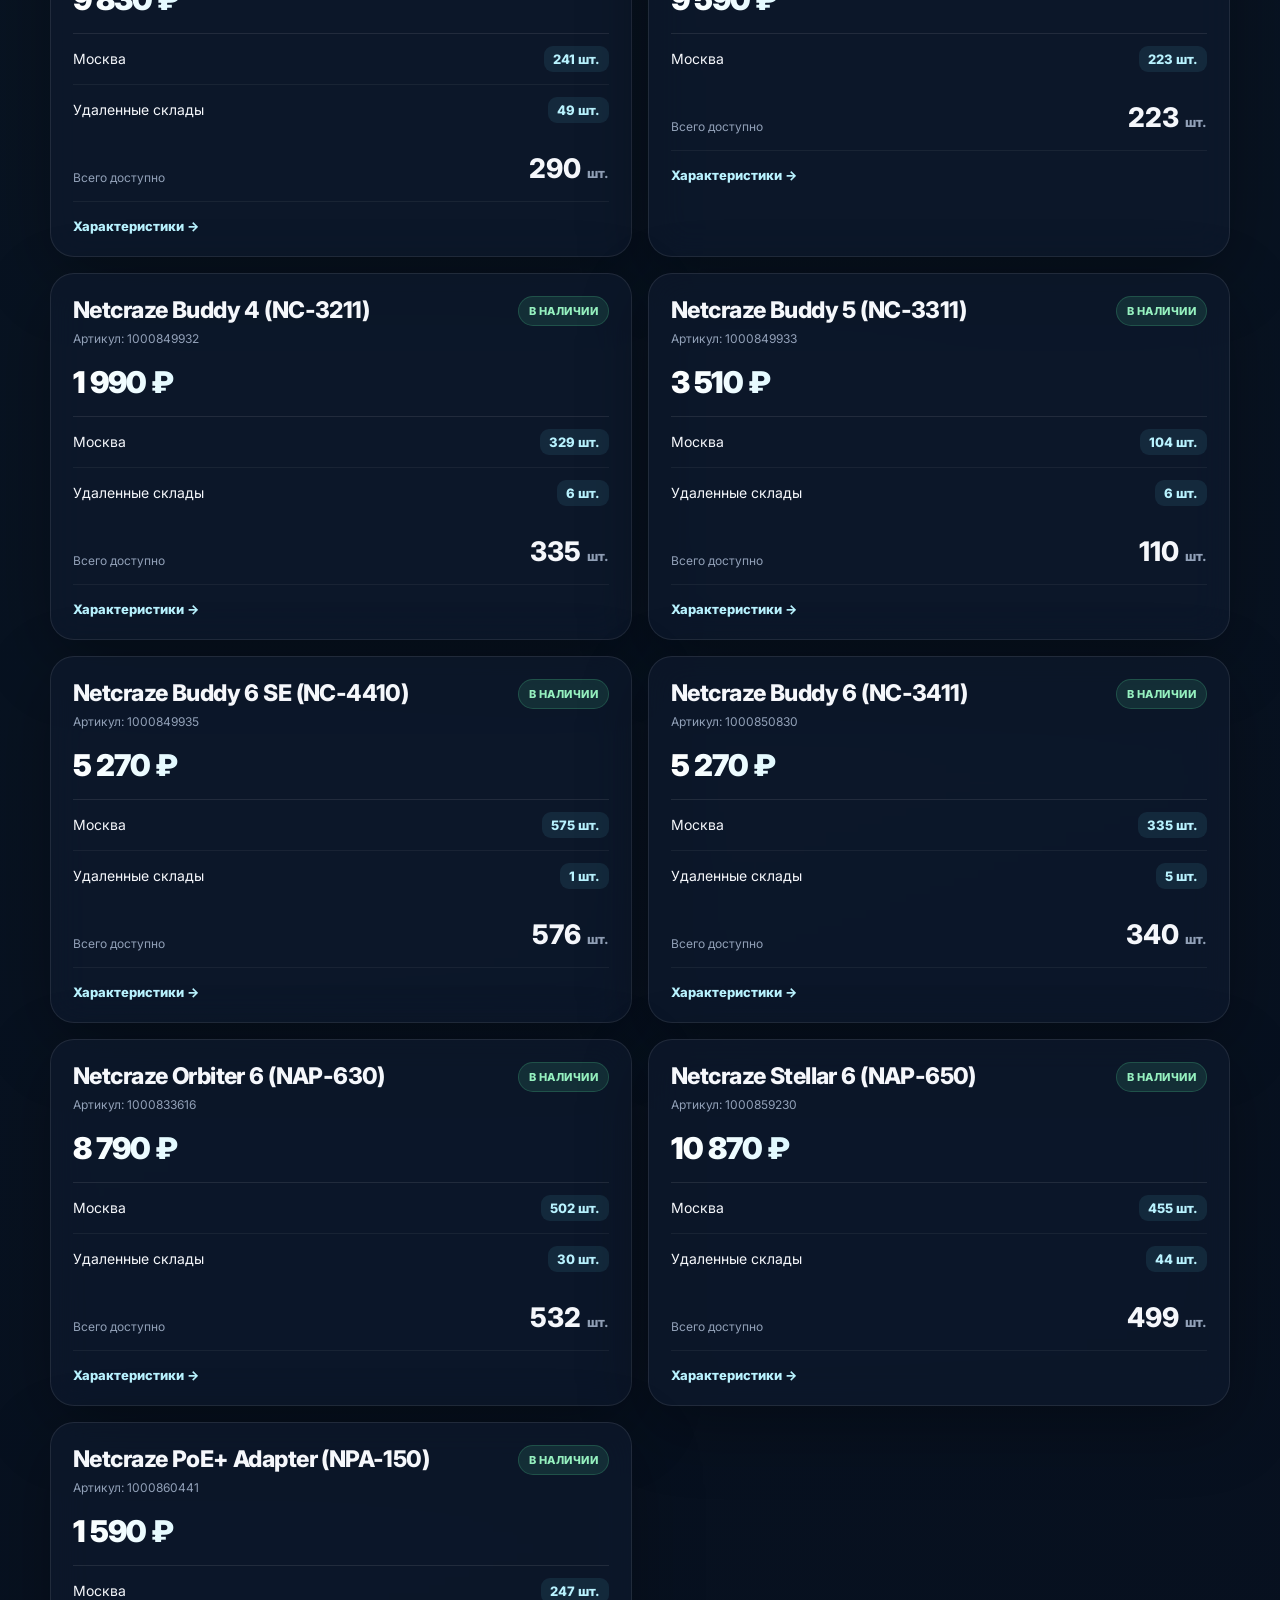
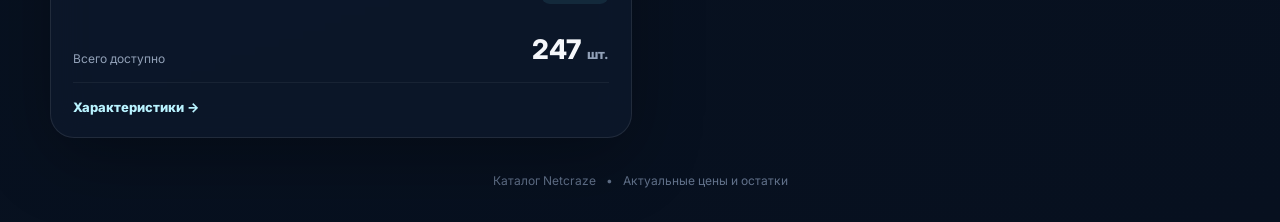
==== commit 90f2605e: "Bump catalog asset versions" ====
--- a/index.html
+++ b/index.html
@@ -8,7 +8,7 @@
   <link rel="preconnect" href="https://fonts.googleapis.com">
   <link rel="preconnect" href="https://fonts.gstatic.com" crossorigin>
   <link href="https://fonts.googleapis.com/css2?family=Inter:wght@400;500;600;700;800&display=swap" rel="stylesheet">
-  <link rel="stylesheet" href="styles.css?v=4" />
+  <link rel="stylesheet" href="styles.css?v=5" />
 </head>
 <body>
   <div class="bg-orb bg-orb-a"></div><div class="bg-orb bg-orb-b"></div>
@@ -56,6 +56,6 @@
       <span>Актуальные цены и остатки</span>
     </footer>
   </main>
-  <script src="app.js?v=4"></script>
+  <script src="app.js?v=5"></script>
 </body>
 </html>
--- a/styles.css
+++ b/styles.css
@@ -1,3 +1,6 @@
 :root{--bg:#07101f;--panel:rgba(15,26,45,.72);--line:rgba(255,255,255,.09);--text:#f5f7fb;--muted:#92a1b8;--accent:#68e1fd;--accent2:#7c8cff;--good:#52df9a;--warn:#f7c660;--shadow:0 20px 70px rgba(0,0,0,.3)}
-*{box-sizing:border-box}html{min-height:100%;background:var(--bg)}body{margin:0;min-height:100vh;color:var(--text);font-family:Inter,system-ui,sans-serif;background:radial-gradient(circle at 20% 0%,#10284a 0%,transparent 35%),linear-gradient(160deg,#07101f 0%,#091523 55%,#07101f 100%);overflow-x:hidden}.shell{width:min(1180px,calc(100% - 32px));margin:0 auto;padding:58px 0 34px;position:relative;z-index:2}.bg-orb{position:fixed;border-radius:50%;filter:blur(100px);opacity:.18;pointer-events:none}.bg-orb-a{width:420px;height:420px;background:#49dffc;right:-150px;top:50px}.bg-orb-b{width:380px;height:380px;background:#7159ff;left:-160px;bottom:60px}.hero{display:grid;grid-template-columns:1fr auto;gap:32px;align-items:end;margin-bottom:30px}.eyebrow{font-size:13px;font-weight:700;letter-spacing:.08em;text-transform:uppercase;color:#b6c5d8;display:flex;align-items:center;gap:9px}.live-dot{width:8px;height:8px;border-radius:50%;background:var(--good);box-shadow:0 0 0 5px rgba(82,223,154,.11)}h1{font-size:clamp(42px,7vw,76px);line-height:.98;letter-spacing:-.055em;margin:16px 0 15px}h1 span{background:linear-gradient(90deg,var(--accent),#a5afff);-webkit-background-clip:text;background-clip:text;color:transparent}.hero p{margin:0;color:var(--muted);font-size:17px;max-width:650px;line-height:1.65}.glass,.updated-card,.product-card,.stat{background:var(--panel);border:1px solid var(--line);box-shadow:var(--shadow);backdrop-filter:blur(18px)}.updated-card{border-radius:20px;padding:18px 22px;min-width:250px}.updated-label{font-size:12px;text-transform:uppercase;letter-spacing:.08em;color:var(--muted);font-weight:700}.updated-value{font-weight:800;font-size:19px;margin:7px 0 4px}.updated-sub{font-size:12px;color:var(--good)}.toolbar{border-radius:22px;padding:12px;display:grid;grid-template-columns:1fr 220px 190px;gap:10px}.search-wrap{display:flex;align-items:center;gap:10px;background:rgba(255,255,255,.045);border:1px solid transparent;border-radius:14px;padding:0 15px;transition:.2s}.search-wrap:focus-within{border-color:rgba(104,225,253,.45);background:rgba(104,225,253,.055)}.search-wrap span{font-size:22px;color:var(--muted)}input,select{width:100%;border:0;outline:0;background:rgba(255,255,255,.045);color:var(--text);border-radius:14px;padding:15px;font:inherit}input{background:transparent;padding-left:0}select{cursor:pointer}select option{background:#101b2c}.stats{display:grid;grid-template-columns:repeat(3,1fr);gap:14px;margin:20px 0}.stat{border-radius:18px;padding:18px 20px}.stat-label{color:var(--muted);font-size:12px;text-transform:uppercase;letter-spacing:.08em;font-weight:700}.stat-value{font-size:29px;font-weight:800;margin-top:5px;letter-spacing:-.03em}.products{display:grid;grid-template-columns:repeat(2,minmax(0,1fr));gap:16px}.product-card{border-radius:24px;padding:22px;transition:transform .18s ease,border-color .18s ease}.product-card:hover{transform:translateY(-3px);border-color:rgba(104,225,253,.25)}.product-top{display:flex;justify-content:space-between;gap:16px;align-items:flex-start}.product-name{font-size:23px;font-weight:800;letter-spacing:-.025em}.product-sku{color:var(--muted);font-size:12px;margin-top:7px}.price{font-size:30px;font-weight:900;letter-spacing:-.035em;margin-top:18px;background:linear-gradient(90deg,#ffffff,var(--accent));-webkit-background-clip:text;background-clip:text;color:transparent}.badge{flex:none;border-radius:999px;padding:7px 10px;font-size:11px;font-weight:800;letter-spacing:.04em;text-transform:uppercase}.badge.good{color:#95f0bf;background:rgba(82,223,154,.12);border:1px solid rgba(82,223,154,.2)}.badge.none{color:#aab4c3;background:rgba(255,255,255,.06);border:1px solid var(--line)}.stock-list{margin-top:16px;border-top:1px solid var(--line)}.stock-row{display:grid;grid-template-columns:1fr auto;align-items:center;padding:12px 0;border-bottom:1px solid rgba(255,255,255,.055)}.stock-row:last-child{border-bottom:0}.city{font-size:14px}.qty{font-size:13px;font-weight:800;padding:5px 9px;border-radius:9px;background:rgba(104,225,253,.09);color:#b9f3ff}.stock-total{display:flex;justify-content:space-between;align-items:end;margin-top:17px}.stock-total .label{color:var(--muted);font-size:12px}.stock-total .num{font-weight:800;font-size:27px}.empty{text-align:center;color:var(--muted);padding:60px 20px}.hidden{display:none}footer{display:flex;justify-content:center;gap:10px;color:#61718a;font-size:12px;padding-top:35px}
-@media(max-width:820px){.shell{padding-top:32px}.hero{grid-template-columns:1fr}.updated-card{min-width:0}.toolbar{grid-template-columns:1fr}.stats{grid-template-columns:1fr}.products{grid-template-columns:1fr}}
+*{box-sizing:border-box}html{min-height:100%;background:var(--bg)}body{margin:0;min-height:100vh;color:var(--text);font-family:Inter,system-ui,sans-serif;background:radial-gradient(circle at 20% 0%,#10284a 0%,transparent 35%),linear-gradient(160deg,#07101f 0%,#091523 55%,#07101f 100%);overflow-x:hidden}.shell{width:min(1180px,calc(100% - 32px));margin:0 auto;padding:58px 0 34px;position:relative;z-index:2}.bg-orb{position:fixed;border-radius:50%;filter:blur(100px);opacity:.18;pointer-events:none}.bg-orb-a{width:420px;height:420px;background:#49dffc;right:-150px;top:50px}.bg-orb-b{width:380px;height:380px;background:#7159ff;left:-160px;bottom:60px}.hero{display:grid;grid-template-columns:1fr auto;gap:32px;align-items:end;margin-bottom:30px}.eyebrow{font-size:13px;font-weight:700;letter-spacing:.08em;text-transform:uppercase;color:#b6c5d8;display:flex;align-items:center;gap:9px}.live-dot{width:8px;height:8px;border-radius:50%;background:var(--good);box-shadow:0 0 0 5px rgba(82,223,154,.11)}h1{font-size:clamp(42px,7vw,76px);line-height:.98;letter-spacing:-.055em;margin:16px 0 15px}h1 span{background:linear-gradient(90deg,var(--accent),#a5afff);-webkit-background-clip:text;background-clip:text;color:transparent}.hero p{margin:0;color:var(--muted);font-size:17px;max-width:650px;line-height:1.65}.glass,.updated-card,.product-card,.stat{background:var(--panel);border:1px solid var(--line);box-shadow:var(--shadow);backdrop-filter:blur(18px)}.updated-card{border-radius:20px;padding:18px 22px;min-width:250px}.updated-label{font-size:12px;text-transform:uppercase;letter-spacing:.08em;color:var(--muted);font-weight:700}.updated-value{font-weight:800;font-size:19px;margin:7px 0 4px}.updated-sub{font-size:12px;color:var(--good)}.toolbar{border-radius:22px;padding:12px;display:grid;grid-template-columns:minmax(320px,1fr) minmax(180px,190px) minmax(190px,205px) minmax(205px,230px);gap:10px}.search-wrap{display:flex;align-items:center;gap:10px;background:rgba(255,255,255,.045);border:1px solid transparent;border-radius:14px;padding:0 15px;transition:.2s;min-width:0}.search-wrap:focus-within{border-color:rgba(104,225,253,.45);background:rgba(104,225,253,.055)}.search-wrap span{font-size:22px;color:var(--muted)}input,select{width:100%;border:0;outline:0;background:rgba(255,255,255,.045);color:var(--text);border-radius:14px;padding:15px;font:inherit;font-weight:600}input{background:transparent;padding-left:0;min-width:0}select{cursor:pointer;white-space:nowrap}select option{background:#101b2c}.sort-wrap{display:flex;align-items:center;gap:8px;background:rgba(255,255,255,.045);border-radius:14px;padding-left:14px;min-width:0}.sort-wrap .sort-icon{color:var(--accent);font-size:18px;font-weight:900;flex:none}.sort-wrap select{background:transparent;padding-left:0;min-width:0}.stats{display:grid;grid-template-columns:repeat(3,1fr);gap:14px;margin:20px 0}.stat{border-radius:18px;padding:18px 20px}.stat-label{color:var(--muted);font-size:12px;text-transform:uppercase;letter-spacing:.08em;font-weight:700}.stat-value{font-size:29px;font-weight:800;margin-top:5px;letter-spacing:-.03em}.products{display:grid;grid-template-columns:repeat(2,minmax(0,1fr));gap:16px}.product-card{border-radius:24px;padding:22px;transition:transform .18s ease,border-color .18s ease}.product-card:hover{transform:translateY(-3px);border-color:rgba(104,225,253,.25)}.product-top{display:flex;justify-content:space-between;gap:16px;align-items:flex-start}.product-name{font-size:23px;font-weight:800;letter-spacing:-.025em}.product-sku{color:var(--muted);font-size:12px;margin-top:7px}.price{font-size:30px;font-weight:900;letter-spacing:-.035em;margin-top:18px;background:linear-gradient(90deg,#ffffff,var(--accent));-webkit-background-clip:text;background-clip:text;color:transparent}.badge{flex:none;border-radius:999px;padding:7px 10px;font-size:11px;font-weight:800;letter-spacing:.04em;text-transform:uppercase}.badge.good{color:#95f0bf;background:rgba(82,223,154,.12);border:1px solid rgba(82,223,154,.2)}.badge.none{color:#aab4c3;background:rgba(255,255,255,.06);border:1px solid var(--line)}.stock-list{margin-top:16px;border-top:1px solid var(--line)}.stock-row{display:grid;grid-template-columns:1fr auto;align-items:center;padding:12px 0;border-bottom:1px solid rgba(255,255,255,.055)}.stock-row:last-child{border-bottom:0}.city{font-size:14px}.qty{font-size:13px;font-weight:800;padding:5px 9px;border-radius:9px;background:rgba(104,225,253,.09);color:#b9f3ff}.stock-total{display:flex;justify-content:space-between;align-items:end;margin-top:17px}.stock-total .label{color:var(--muted);font-size:12px}.stock-total .num{font-weight:800;font-size:27px}.product-card.clickable{cursor:pointer}.details-link{margin-top:16px;padding-top:16px;border-top:1px solid rgba(255,255,255,.055);color:#b9f3ff;font-weight:800;font-size:13px}.empty{text-align:center;color:var(--muted);padding:60px 20px}.hidden{display:none}footer{display:flex;justify-content:center;gap:10px;color:#61718a;font-size:12px;padding-top:35px}
+@media(max-width:1050px){.toolbar{grid-template-columns:minmax(280px,1fr) repeat(3,minmax(170px,1fr))}.toolbar select{font-size:14px}}
+@media(max-width:900px){.toolbar{grid-template-columns:1fr 1fr}.search-wrap{grid-column:1/-1}.sort-wrap{padding-left:12px}}
+@media(max-width:820px){.shell{padding-top:32px}.hero{grid-template-columns:1fr}.updated-card{min-width:0}.stats{grid-template-columns:1fr}.products{grid-template-columns:1fr}}
+@media(max-width:560px){.toolbar{grid-template-columns:1fr}.search-wrap{grid-column:auto}.sort-wrap{width:100%}}
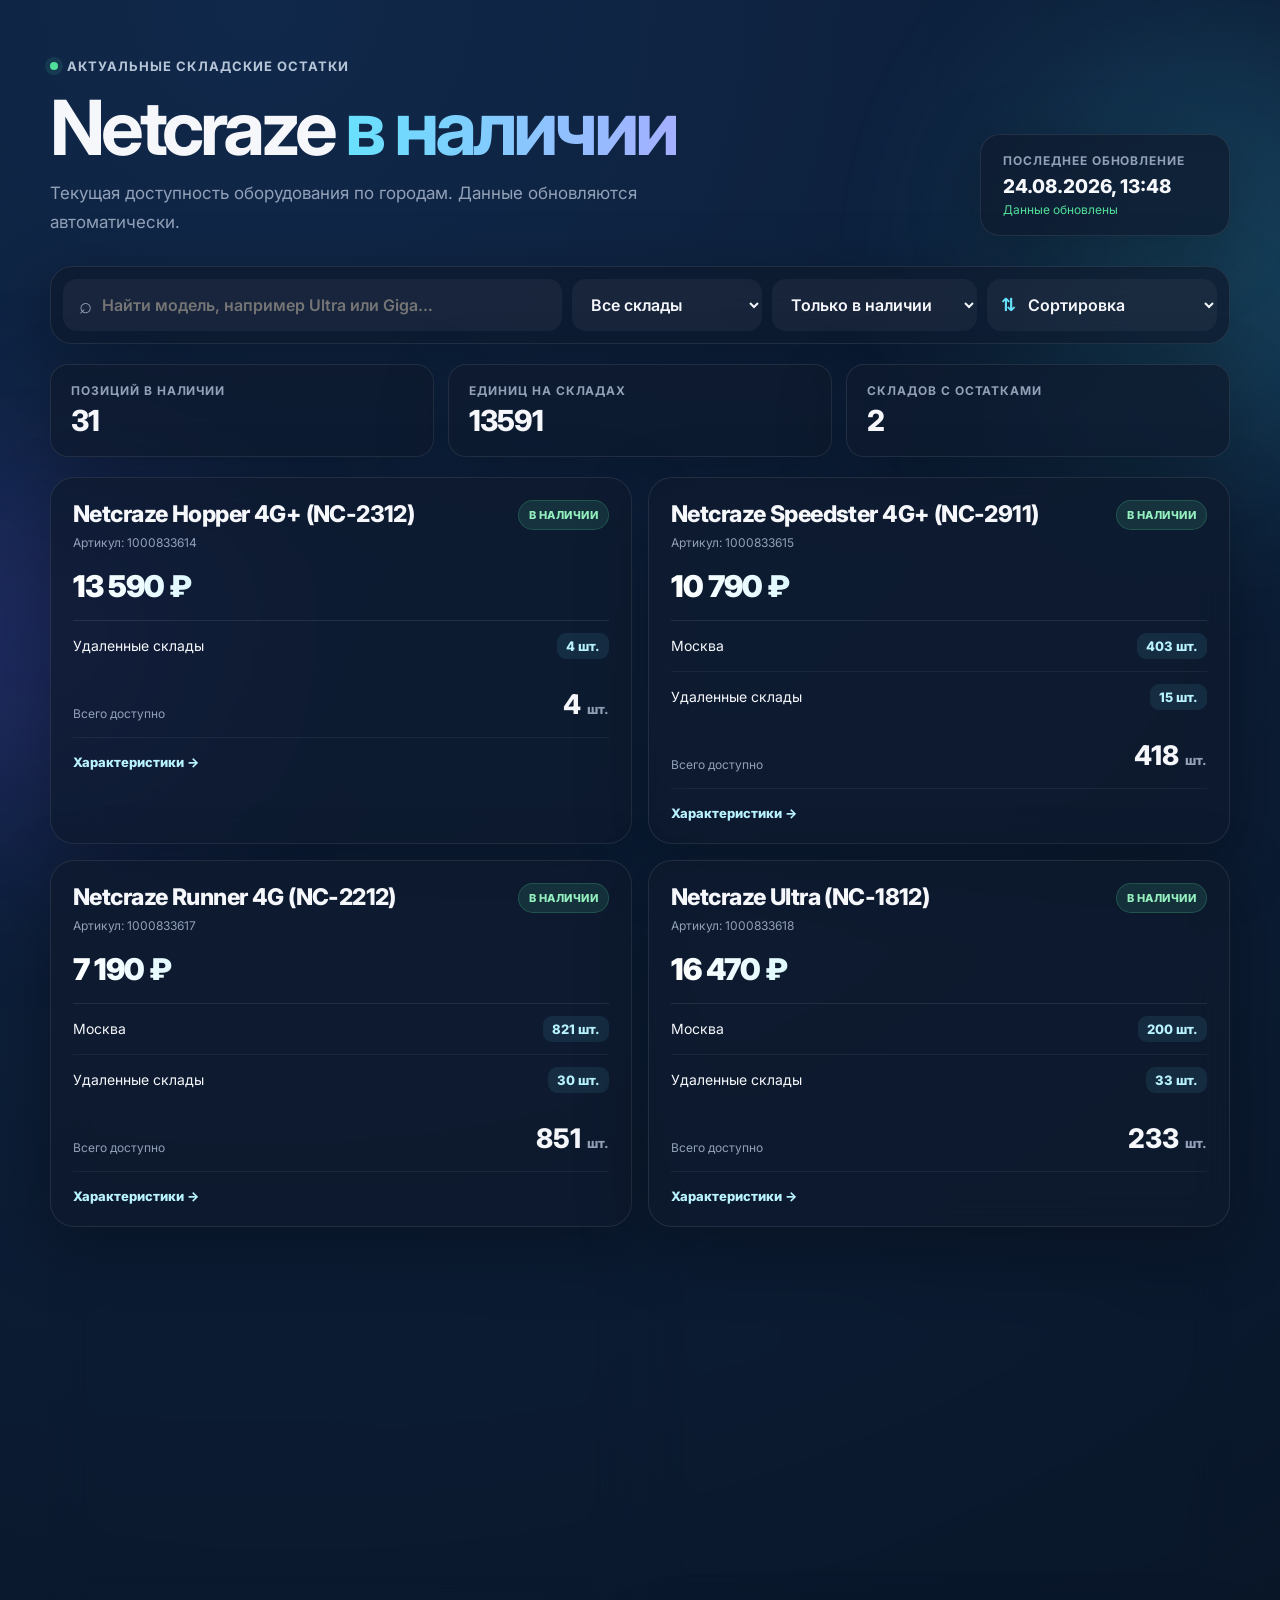
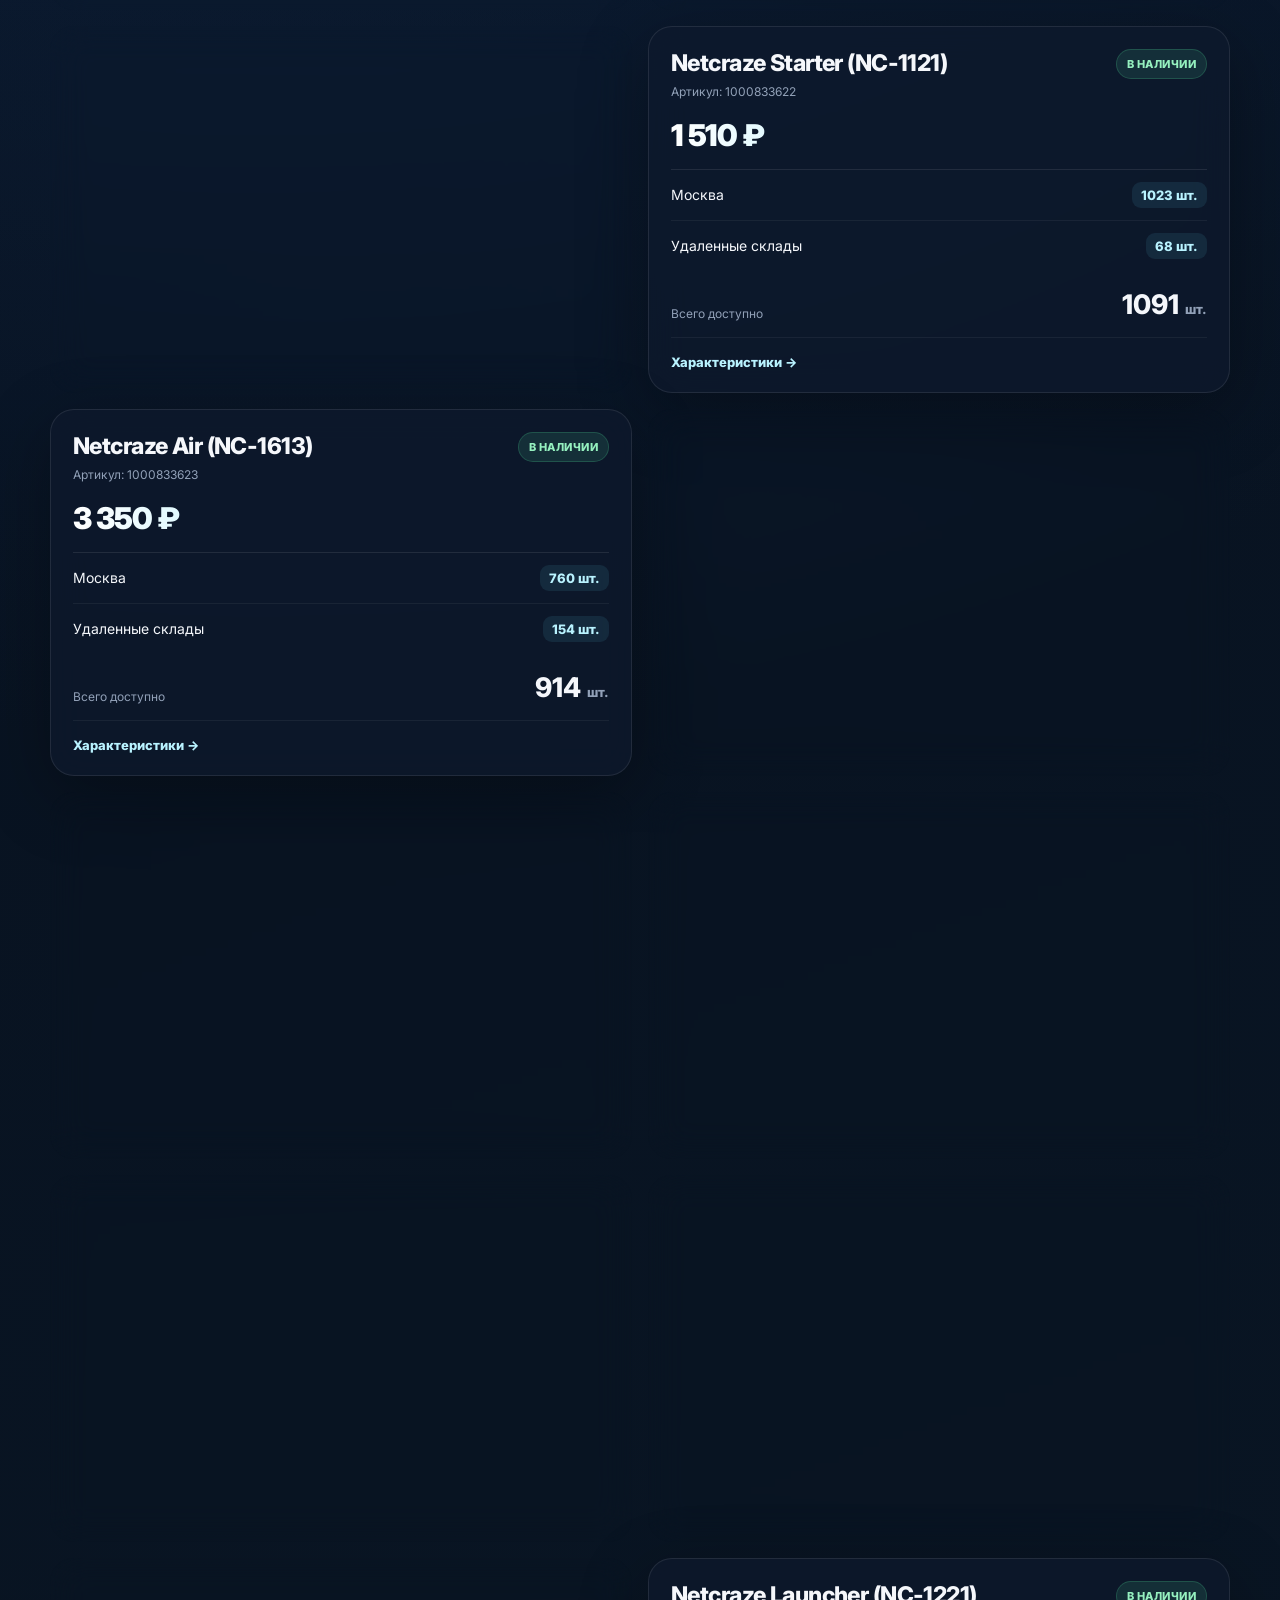
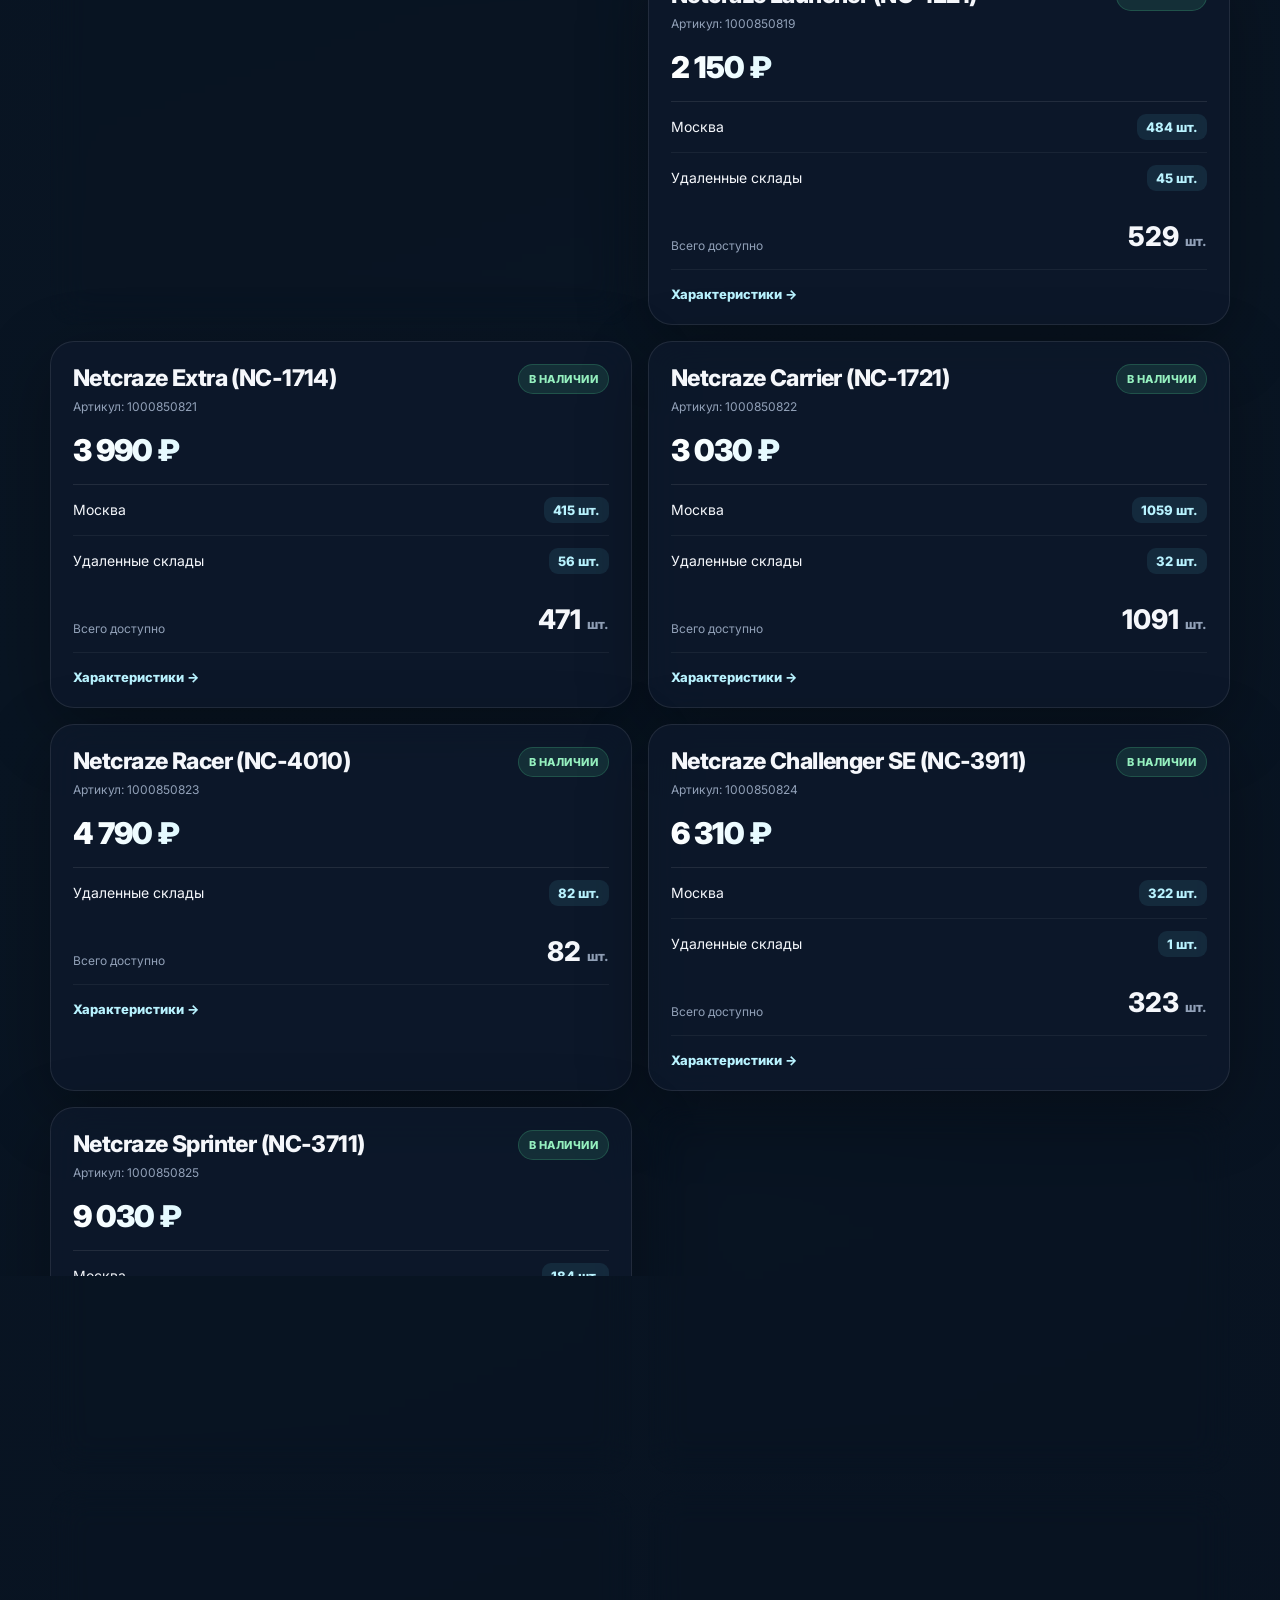
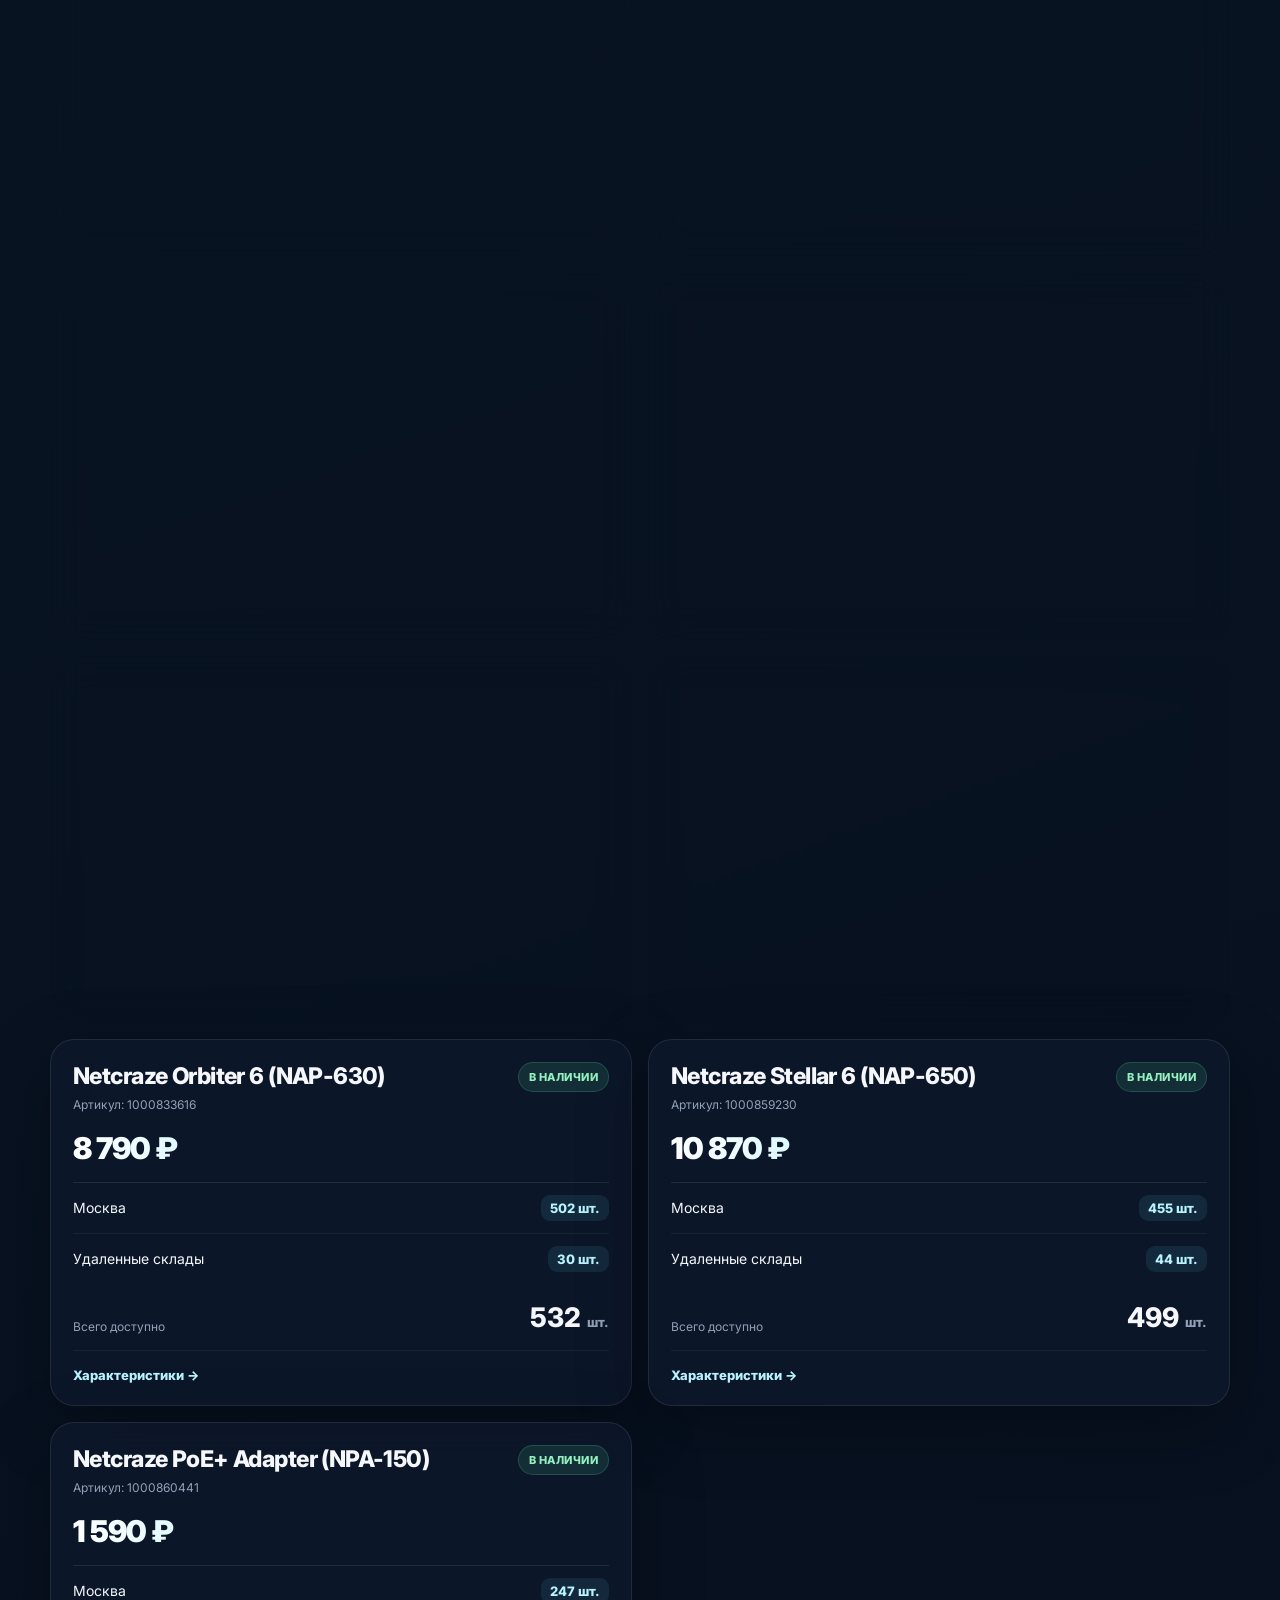
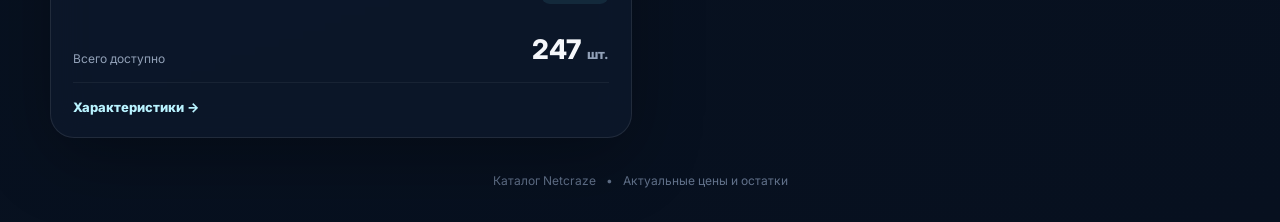
==== commit 59fb3a3e: "Refresh catalog assets for unified product pages" ====
--- a/index.html
+++ b/index.html
@@ -8,7 +8,7 @@
   <link rel="preconnect" href="https://fonts.googleapis.com">
   <link rel="preconnect" href="https://fonts.gstatic.com" crossorigin>
   <link href="https://fonts.googleapis.com/css2?family=Inter:wght@400;500;600;700;800&display=swap" rel="stylesheet">
-  <link rel="stylesheet" href="styles.css?v=5" />
+  <link rel="stylesheet" href="styles.css?v=8" />
 </head>
 <body>
   <div class="bg-orb bg-orb-a"></div><div class="bg-orb bg-orb-b"></div>
@@ -56,6 +56,6 @@
       <span>Актуальные цены и остатки</span>
     </footer>
   </main>
-  <script src="app.js?v=5"></script>
+  <script src="app.js?v=8"></script>
 </body>
 </html>
